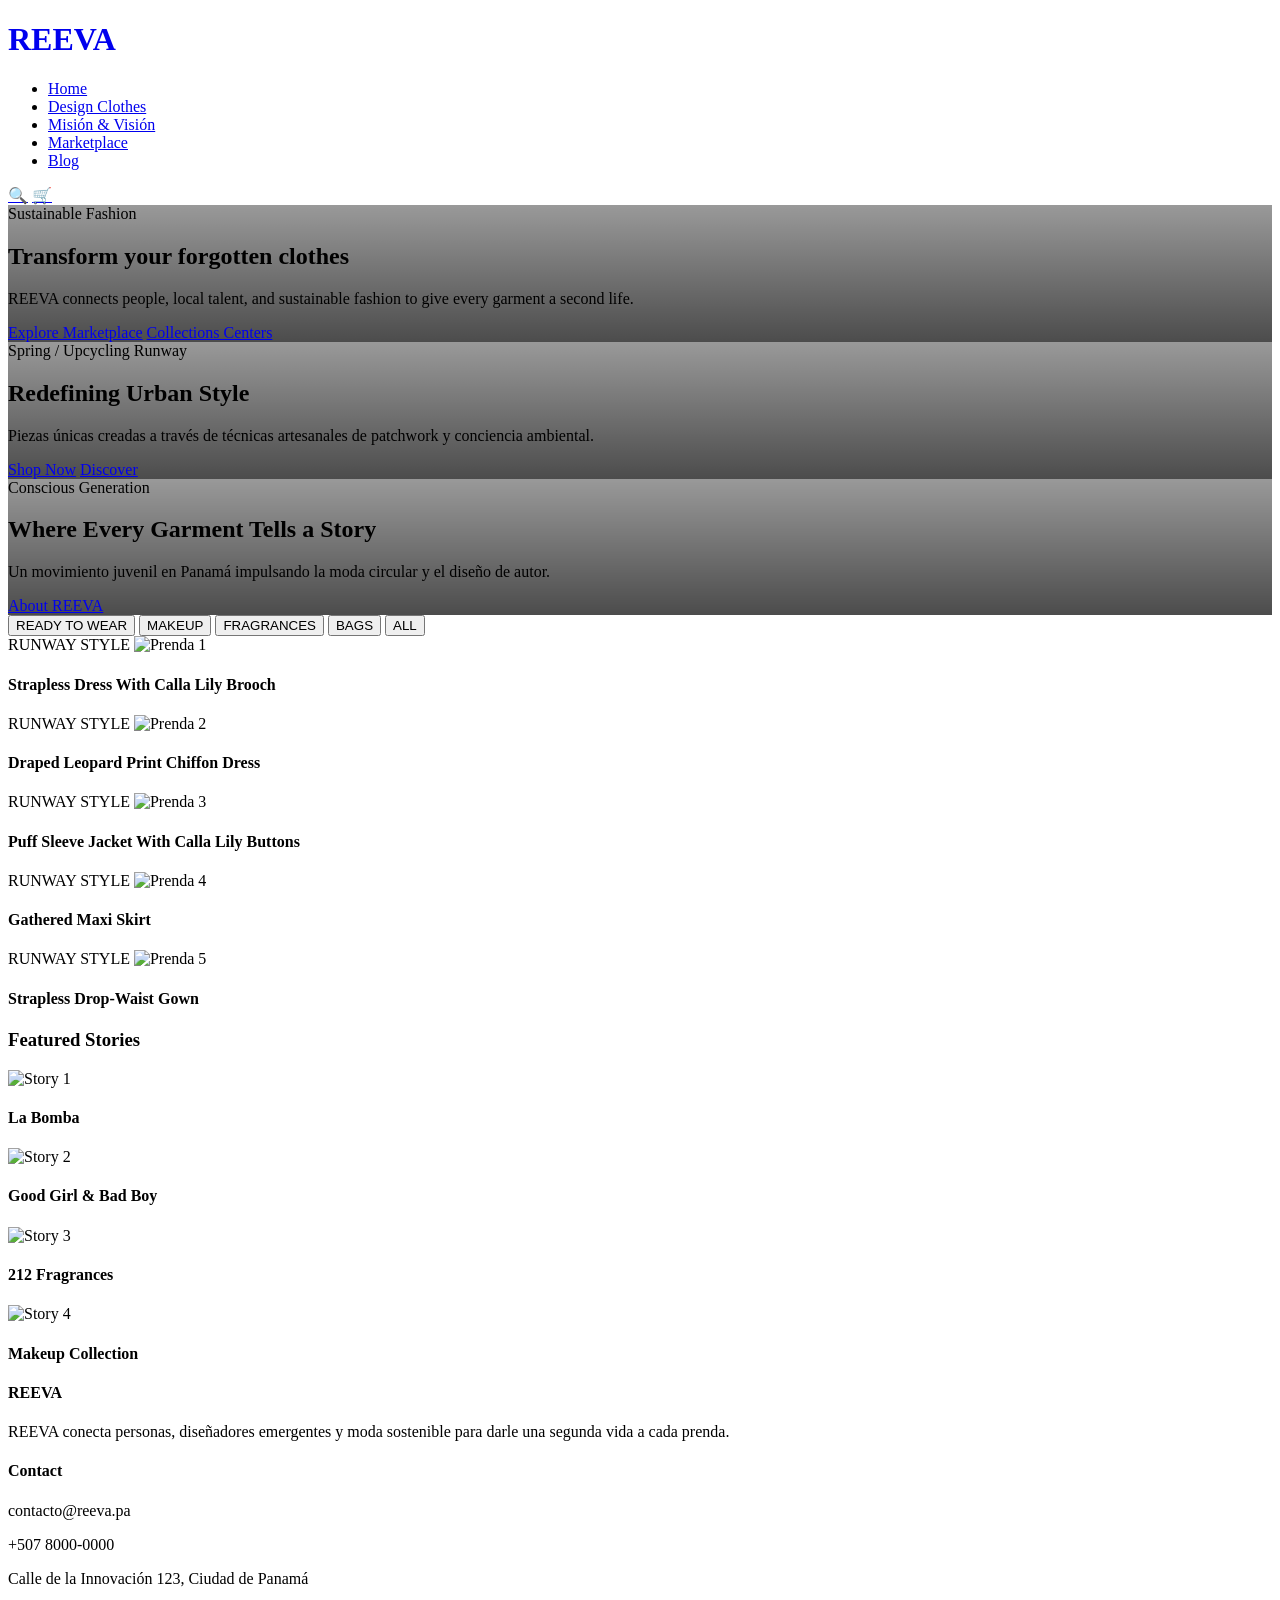
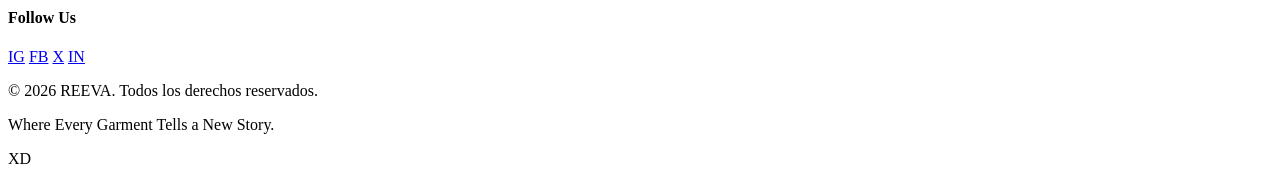
==== index.html @ b49281b4 "XD" ====
<!DOCTYPE html>
<html lang="es">
<head>
    <meta charset="UTF-8">
    <meta name="viewport" content="width=device-width, initial-scale=1.0">
    <title>REEVA - High Fashion Experience</title>
    <link rel="stylesheet" href="style.css">
</head>
<body>

    <!-- Header con degradado en color negro -->
    <header class="site-header">
        <div class="logo-container">
            <a href="index.html" style="text-decoration: none;"><h1>REEVA</h1></a>
        </div>
        <nav class="main-nav">
            <ul>
                <li><a href="index.html">Home</a></li>
                <li><a href="design-clothes.html">Design Clothes</a></li>
                <li><a href="mission-vision.html">Misión & Visión</a></li>
                <li><a href="marketplace.html">Marketplace</a></li>
                <li><a href="blog.html">Blog</a></li>
            </ul>
        </nav>
        <div class="header-actions">
            <a href="search.html" aria-label="Buscar" class="action-icon">🔍</a>
            <a href="cart.html" aria-label="Carrito" class="action-icon">🛒</a>
        </div>
    </header>

    <!-- Sección Principal / Hero Carrusel Estilo Carolina Herrera -->
    <section id="inicio" class="hero-section">
        <div class="carousel-slide active" style="background-image: linear-gradient(rgba(0, 0, 0, 0.4), rgba(0, 0, 0, 0.7)), url('https://images.unsplash.com/photo-1515886657613-9f3515b0c78f?auto=format&fit=crop&w=1920&q=80');">
            <div class="hero-content">
                <span class="sub-title">Sustainable Fashion</span>
                <h2>Transform your forgotten clothes</h2>
                <p>REEVA connects people, local talent, and sustainable fashion to give every garment a second life.</p>
                <div class="hero-buttons">
                    <a href="marketplace.html" class="btn-primary">Explore Marketplace</a>
                    <a href="collections.html" class="btn-secondary">Collections Centers</a>
                </div>
            </div>
        </div>

        <div class="carousel-slide" style="background-image: linear-gradient(rgba(0, 0, 0, 0.4), rgba(0, 0, 0, 0.7)), url('https://images.unsplash.com/photo-1509631179647-0177331693ae?auto=format&fit=crop&w=1920&q=80');">
            <div class="hero-content">
                <span class="sub-title">Spring / Upcycling Runway</span>
                <h2>Redefining Urban Style</h2>
                <p>Piezas únicas creadas a través de técnicas artesanales de patchwork y conciencia ambiental.</p>
                <div class="hero-buttons">
                    <a href="marketplace.html" class="btn-primary">Shop Now</a>
                    <a href="design-clothes.html" class="btn-secondary">Discover</a>
                </div>
            </div>
        </div>

        <div class="carousel-slide" style="background-image: linear-gradient(rgba(0, 0, 0, 0.4), rgba(0, 0, 0, 0.7)), url('https://images.unsplash.com/photo-1490481651871-ab68de25d43d?auto=format&fit=crop&w=1920&q=80');">
            <div class="hero-content">
                <span class="sub-title">Conscious Generation</span>
                <h2>Where Every Garment Tells a Story</h2>
                <p>Un movimiento juvenil en Panamá impulsando la moda circular y el diseño de autor.</p>
                <div class="hero-buttons">
                    <a href="mission-vision.html" class="btn-primary">About REEVA</a>
                </div>
            </div>
        </div>

        <div class="carousel-dots">
            <span class="dot active" onclick="currentSlide(0)"></span>
            <span class="dot" onclick="currentSlide(1)"></span>
            <span class="dot" onclick="currentSlide(2)"></span>
        </div>
    </section>

    <!-- Sección Interactiva de Categorías de Prendas (Zoom central) -->
    <section class="runway-collection-section">
        <div class="category-tabs">
            <button class="tab-btn active" onclick="filterCategory('ready-to-wear')">READY TO WEAR</button>
            <button class="tab-btn" onclick="filterCategory('makeup')">MAKEUP</button>
            <button class="tab-btn" onclick="filterCategory('fragrances')">FRAGRANCES</button>
            <button class="tab-btn" onclick="filterCategory('bags')">BAGS</button>
            <button class="tab-btn" onclick="filterCategory('all')">ALL</button>
        </div>

        <div class="runway-gallery-container" id="galleryContainer">
            <div class="runway-item" data-category="ready-to-wear">
                <div class="item-card">
                    <span class="runway-tag">RUNWAY STYLE</span>
                    <img src="https://images.unsplash.com/photo-1539109136881-3be0616acf4b?auto=format&fit=crop&w=600&q=80" alt="Prenda 1">
                </div>
                <h4 class="item-title">Strapless Dress With Calla Lily Brooch</h4>
            </div>
            <div class="runway-item" data-category="ready-to-wear">
                <div class="item-card">
                    <span class="runway-tag">RUNWAY STYLE</span>
                    <img src="https://images.unsplash.com/photo-1515372039744-b8f02a3ae446?auto=format&fit=crop&w=600&q=80" alt="Prenda 2">
                </div>
                <h4 class="item-title">Draped Leopard Print Chiffon Dress</h4>
            </div>
            <div class="runway-item active-center" data-category="ready-to-wear">
                <div class="item-card">
                    <span class="runway-tag">RUNWAY STYLE</span>
                    <img src="https://images.unsplash.com/photo-1509631179647-0177331693ae?auto=format&fit=crop&w=600&q=80" alt="Prenda 3">
                </div>
                <h4 class="item-title">Puff Sleeve Jacket With Calla Lily Buttons</h4>
            </div>
            <div class="runway-item" data-category="ready-to-wear">
                <div class="item-card">
                    <span class="runway-tag">RUNWAY STYLE</span>
                    <img src="https://images.unsplash.com/photo-1496747611176-843222e1e57c?auto=format&fit=crop&w=600&q=80" alt="Prenda 4">
                </div>
                <h4 class="item-title">Gathered Maxi Skirt</h4>
            </div>
            <div class="runway-item" data-category="ready-to-wear">
                <div class="item-card">
                    <span class="runway-tag">RUNWAY STYLE</span>
                    <img src="https://images.unsplash.com/photo-1529139574466-a303027c1d8b?auto=format&fit=crop&w=600&q=80" alt="Prenda 5">
                </div>
                <h4 class="item-title">Strapless Drop-Waist Gown</h4>
            </div>

            <div class="runway-item" data-category="makeup" style="display:none;">
                <div class="item-card">
                    <span class="runway-tag">BESTSELLER</span>
                    <img src="https://images.unsplash.com/photo-1522337360788-8b13dee7a37e?auto=format&fit=crop&w=600&q=80" alt="Makeup 1">
                </div>
                <h4 class="item-title">Nude Couture Highlighter</h4>
            </div>
            <div class="runway-item" data-category="fragrances" style="display:none;">
                <div class="item-card">
                    <span class="runway-tag">PARFUM</span>
                    <img src="https://images.unsplash.com/photo-1594035910387-fea47794261f?auto=format&fit=crop&w=600&q=80" alt="Fragrance 1">
                </div>
                <h4 class="item-title">Bad Boy Elixir 100ml Eau De Parfum</h4>
            </div>
            <div class="runway-item" data-category="bags" style="display:none;">
                <div class="item-card">
                    <span class="runway-tag">NEW COLLECTION</span>
                    <img src="https://images.unsplash.com/photo-1584917865442-de89df76afd3?auto=format&fit=crop&w=600&q=80" alt="Bag 1">
                </div>
                <h4 class="item-title">Pats Leopard Jacquard Clutch</h4>
            </div>
        </div>
    </section>

    <!-- Sección Featured Stories -->
    <section class="featured-stories-section">
        <h3 class="section-heading-editorial">Featured Stories</h3>
        <div class="stories-grid">
            <div class="story-card">
                <img src="https://images.unsplash.com/photo-1515886657613-9f3515b0c78f?auto=format&fit=crop&w=500&q=80" alt="Story 1">
                <h4>La Bomba</h4>
            </div>
            <div class="story-card">
                <img src="https://images.unsplash.com/photo-1534528741775-53994a69daeb?auto=format&fit=crop&w=500&q=80" alt="Story 2">
                <h4>Good Girl & Bad Boy</h4>
            </div>
            <div class="story-card">
                <img src="https://images.unsplash.com/photo-1507003211169-0a1dd7228f2d?auto=format&fit=crop&w=500&q=80" alt="Story 3">
                <h4>212 Fragrances</h4>
            </div>
            <div class="story-card">
                <img src="https://images.unsplash.com/photo-1488426862026-3ee34a7d66df?auto=format&fit=crop&w=500&q=80" alt="Story 4">
                <h4>Makeup Collection</h4>
            </div>
        </div>
    </section>

    <!-- Footer -->
    <footer class="site-footer">
        <div class="footer-grid">
            <div class="footer-col">
                <h4>REEVA</h4>
                <p>REEVA conecta personas, diseñadores emergentes y moda sostenible para darle una segunda vida a cada prenda.</p>
            </div>
            <div class="footer-col">
                <h4>Contact</h4>
                <p>contacto@reeva.pa</p>
                <p>+507 8000-0000</p>
                <p>Calle de la Innovación 123, Ciudad de Panamá</p>
            </div>
            <div class="footer-col">
                <h4>Follow Us</h4>
                <div class="social-links">
                    <a href="#">IG</a>
                    <a href="#">FB</a>
                    <a href="#">X</a>
                    <a href="#">IN</a>
                </div>
            </div>
        </div>
        <div class="footer-bottom">
            <p>&copy; 2026 REEVA. Todos los derechos reservados.</p>
            <p>Where Every Garment Tells a New Story.</p>
        </div>
    </footer>

    <script src="script.js"></script>
</body>
</html>

XD
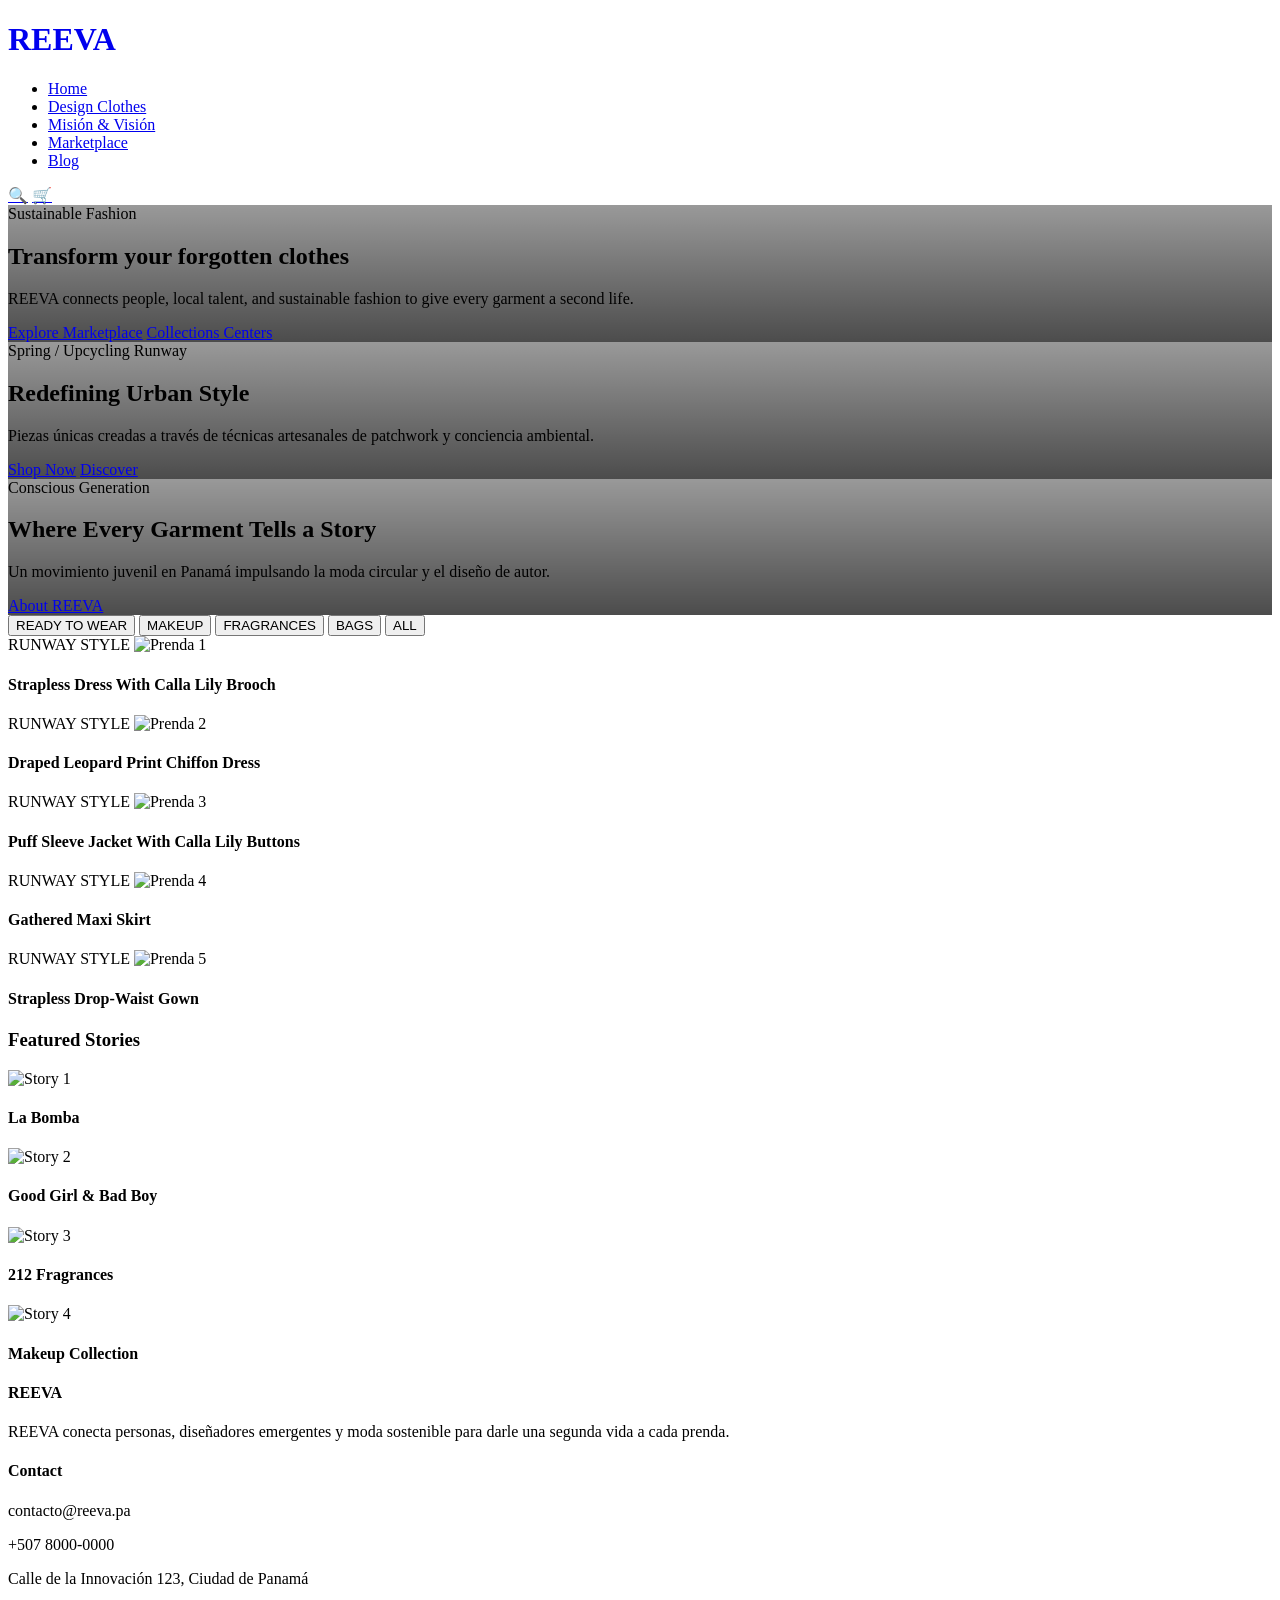
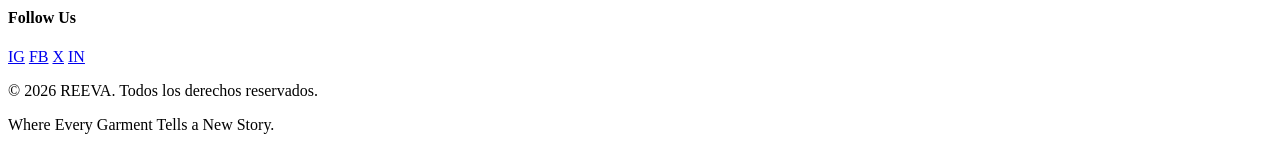
==== commit de1d33ec: "XD removed" ====
--- a/index.html
+++ b/index.html
@@ -198,5 +198,3 @@
     <script src="script.js"></script>
 </body>
 </html>
-
-XD
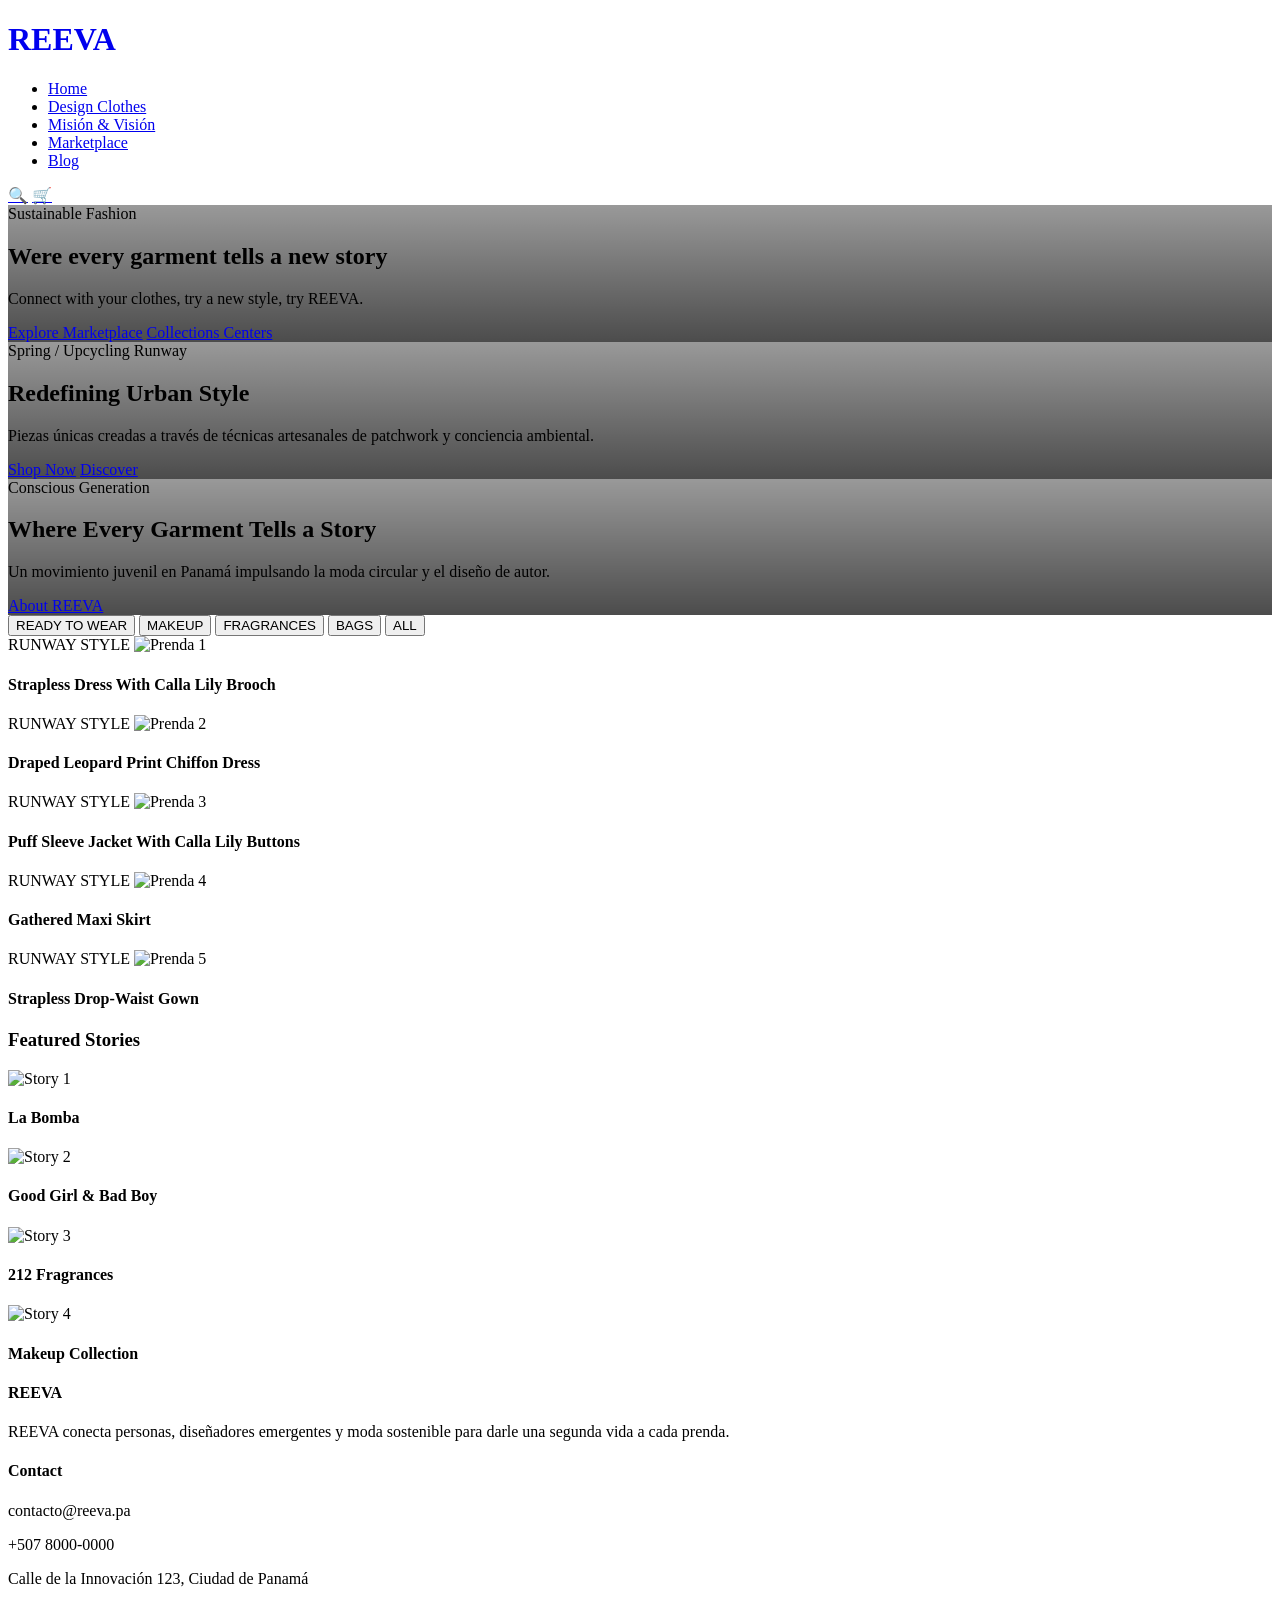
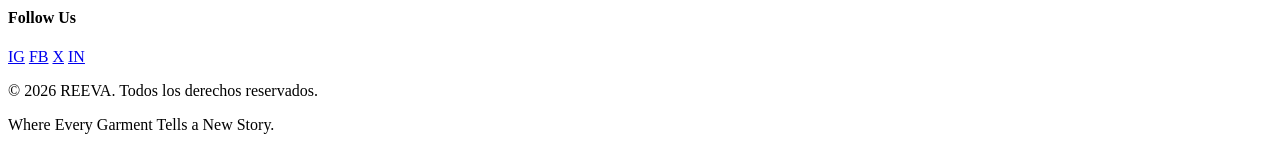
==== commit a05e666a: "Changes" ====
--- a/index.html
+++ b/index.html
@@ -33,8 +33,8 @@
         <div class="carousel-slide active" style="background-image: linear-gradient(rgba(0, 0, 0, 0.4), rgba(0, 0, 0, 0.7)), url('https://images.unsplash.com/photo-1515886657613-9f3515b0c78f?auto=format&fit=crop&w=1920&q=80');">
             <div class="hero-content">
                 <span class="sub-title">Sustainable Fashion</span>
-                <h2>Transform your forgotten clothes</h2>
-                <p>REEVA connects people, local talent, and sustainable fashion to give every garment a second life.</p>
+                <h2>Were every garment tells a new story</h2>
+                <p>Connect with your clothes, try a new style, try REEVA.</p>
                 <div class="hero-buttons">
                     <a href="marketplace.html" class="btn-primary">Explore Marketplace</a>
                     <a href="collections.html" class="btn-secondary">Collections Centers</a>
@@ -196,5 +196,10 @@
     </footer>
 
     <script src="script.js"></script>
+
+    <!-- Contenido de tu página web -->
+    
+    <!-- Conexión de JavaScript al final del body -->
+    <script src="script.js"></script>
 </body>
 </html>
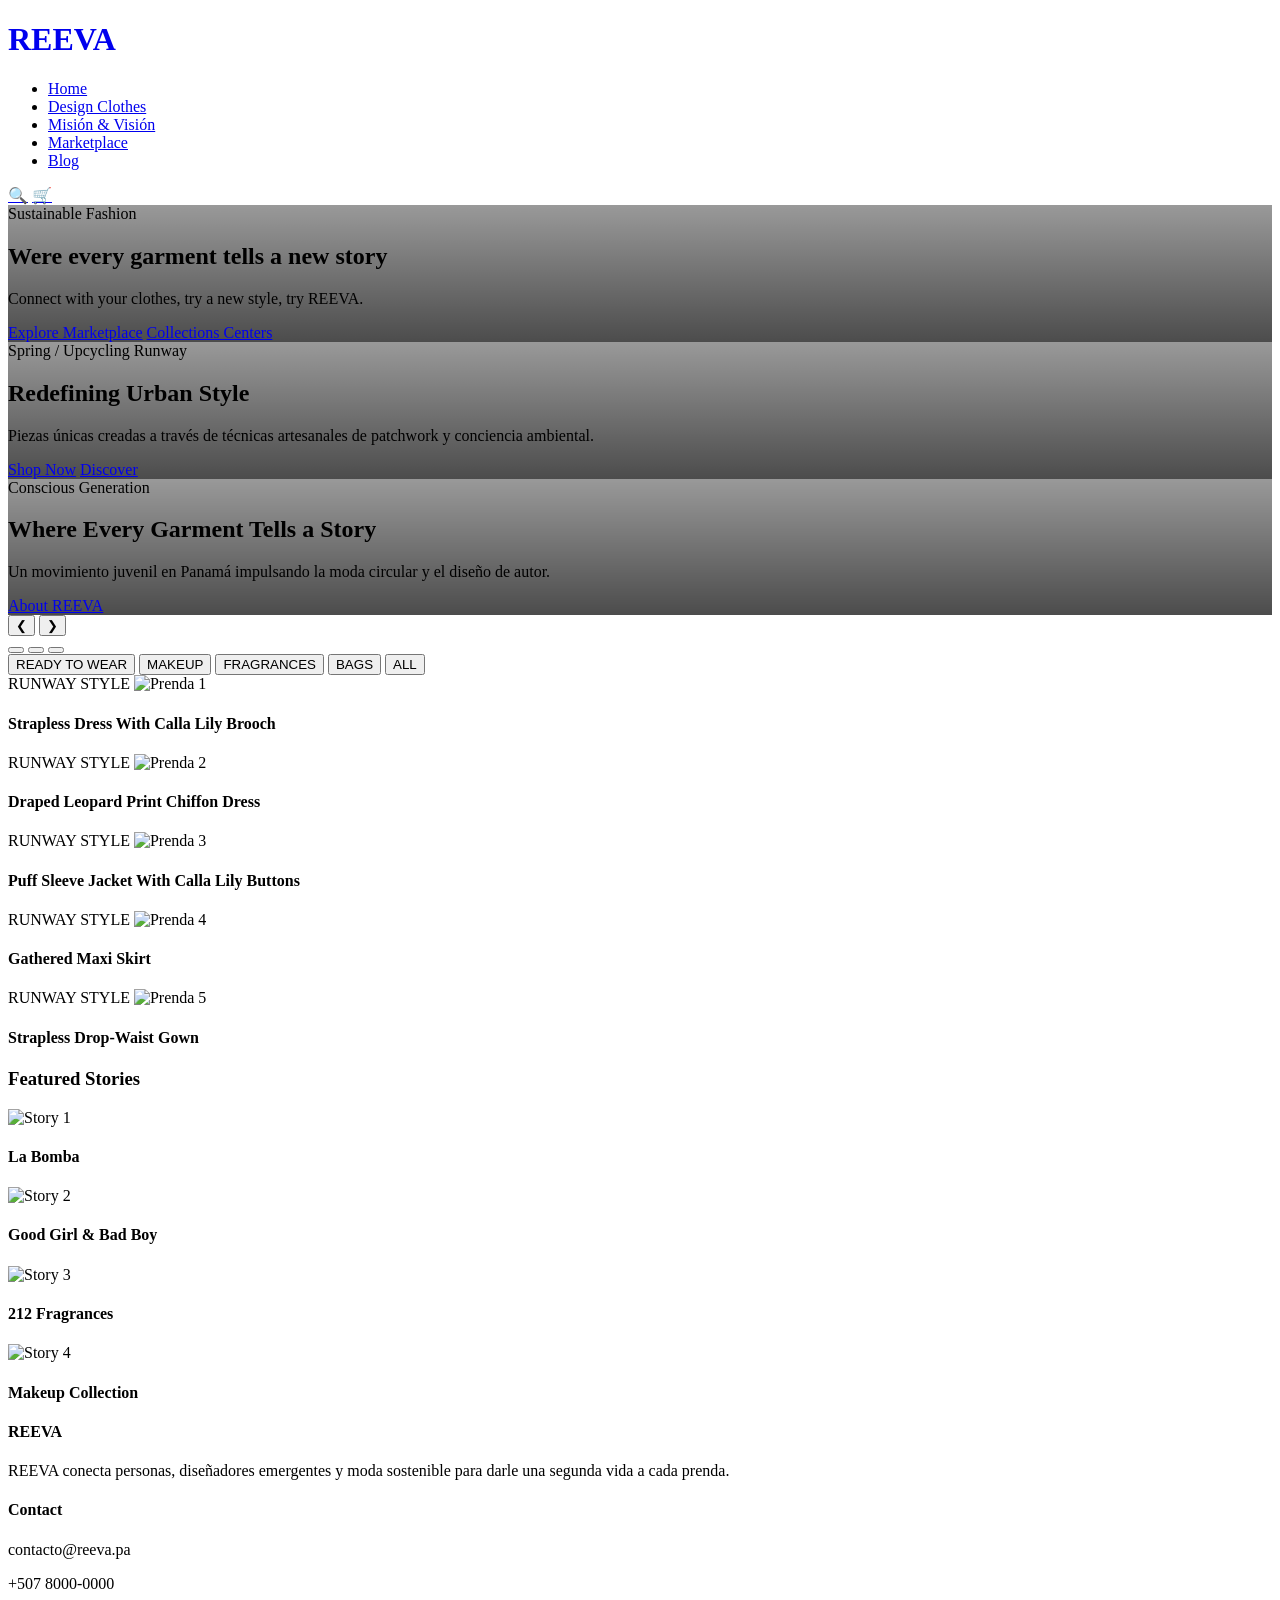
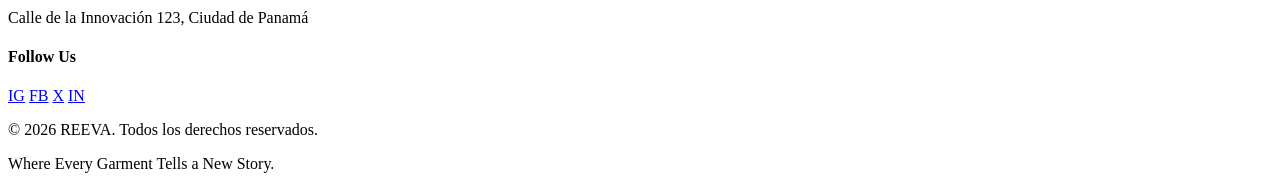
==== commit 20901f5d: "resumen" ====
--- a/index.html
+++ b/index.html
@@ -1,4 +1,4 @@
-<!DOCTYPE html>
+﻿<!DOCTYPE html>
 <html lang="es">
 <head>
     <meta charset="UTF-8">
@@ -65,10 +65,12 @@
             </div>
         </div>
 
-        <div class="carousel-dots">
-            <span class="dot active" onclick="currentSlide(0)"></span>
-            <span class="dot" onclick="currentSlide(1)"></span>
-            <span class="dot" onclick="currentSlide(2)"></span>
+        <button class="carousel-control previous" type="button" aria-label="Diapositiva anterior" onclick="changeSlide(-1)">&#10094;</button>
+        <button class="carousel-control next" type="button" aria-label="Diapositiva siguiente" onclick="changeSlide(1)">&#10095;</button>
+        <div class="carousel-dots" aria-label="Seleccionar diapositiva">
+            <button class="dot active" type="button" aria-label="Diapositiva 1" onclick="currentSlide(0)"></button>
+            <button class="dot" type="button" aria-label="Diapositiva 2" onclick="currentSlide(1)"></button>
+            <button class="dot" type="button" aria-label="Diapositiva 3" onclick="currentSlide(2)"></button>
         </div>
     </section>
 
@@ -86,7 +88,7 @@
             <div class="runway-item" data-category="ready-to-wear">
                 <div class="item-card">
                     <span class="runway-tag">RUNWAY STYLE</span>
-                    <img src="https://images.unsplash.com/photo-1539109136881-3be0616acf4b?auto=format&fit=crop&w=600&q=80" alt="Prenda 1">
+                    <img src="img/modelo 1.jpg" alt="Prenda 1">
                 </div>
                 <h4 class="item-title">Strapless Dress With Calla Lily Brooch</h4>
             </div>
@@ -136,7 +138,7 @@
             <div class="runway-item" data-category="bags" style="display:none;">
                 <div class="item-card">
                     <span class="runway-tag">NEW COLLECTION</span>
-                    <img src="https://images.unsplash.com/photo-1584917865442-de89df76afd3?auto=format&fit=crop&w=600&q=80" alt="Bag 1">
+                    <img src="Img/modelo 1.jpg" alt="Bag 1">
                 </div>
                 <h4 class="item-title">Pats Leopard Jacquard Clutch</h4>
             </div>
@@ -195,11 +197,11 @@
         </div>
     </footer>
 
-    <script src="script.js"></script>
-
     <!-- Contenido de tu página web -->
     
     <!-- Conexión de JavaScript al final del body -->
-    <script src="script.js"></script>
+    <script src=".Js"></script>
 </body>
 </html>
+
+
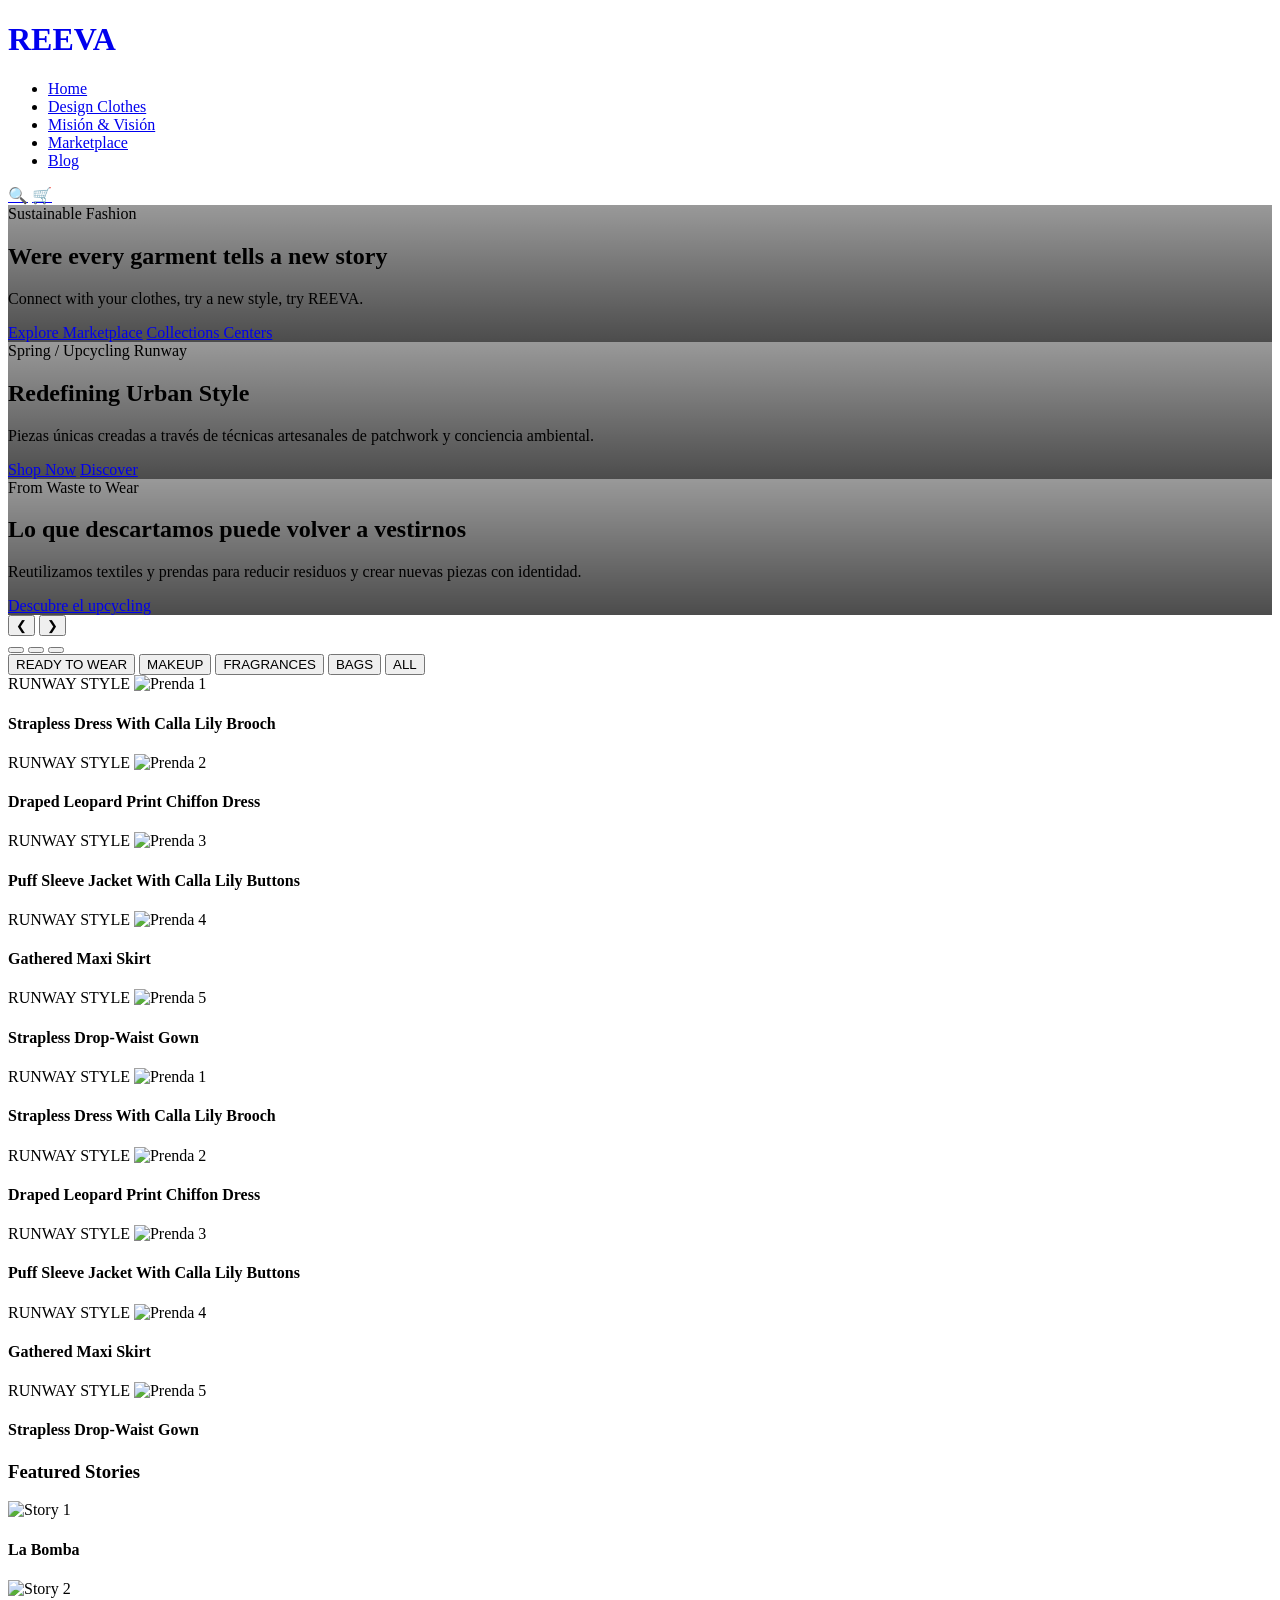
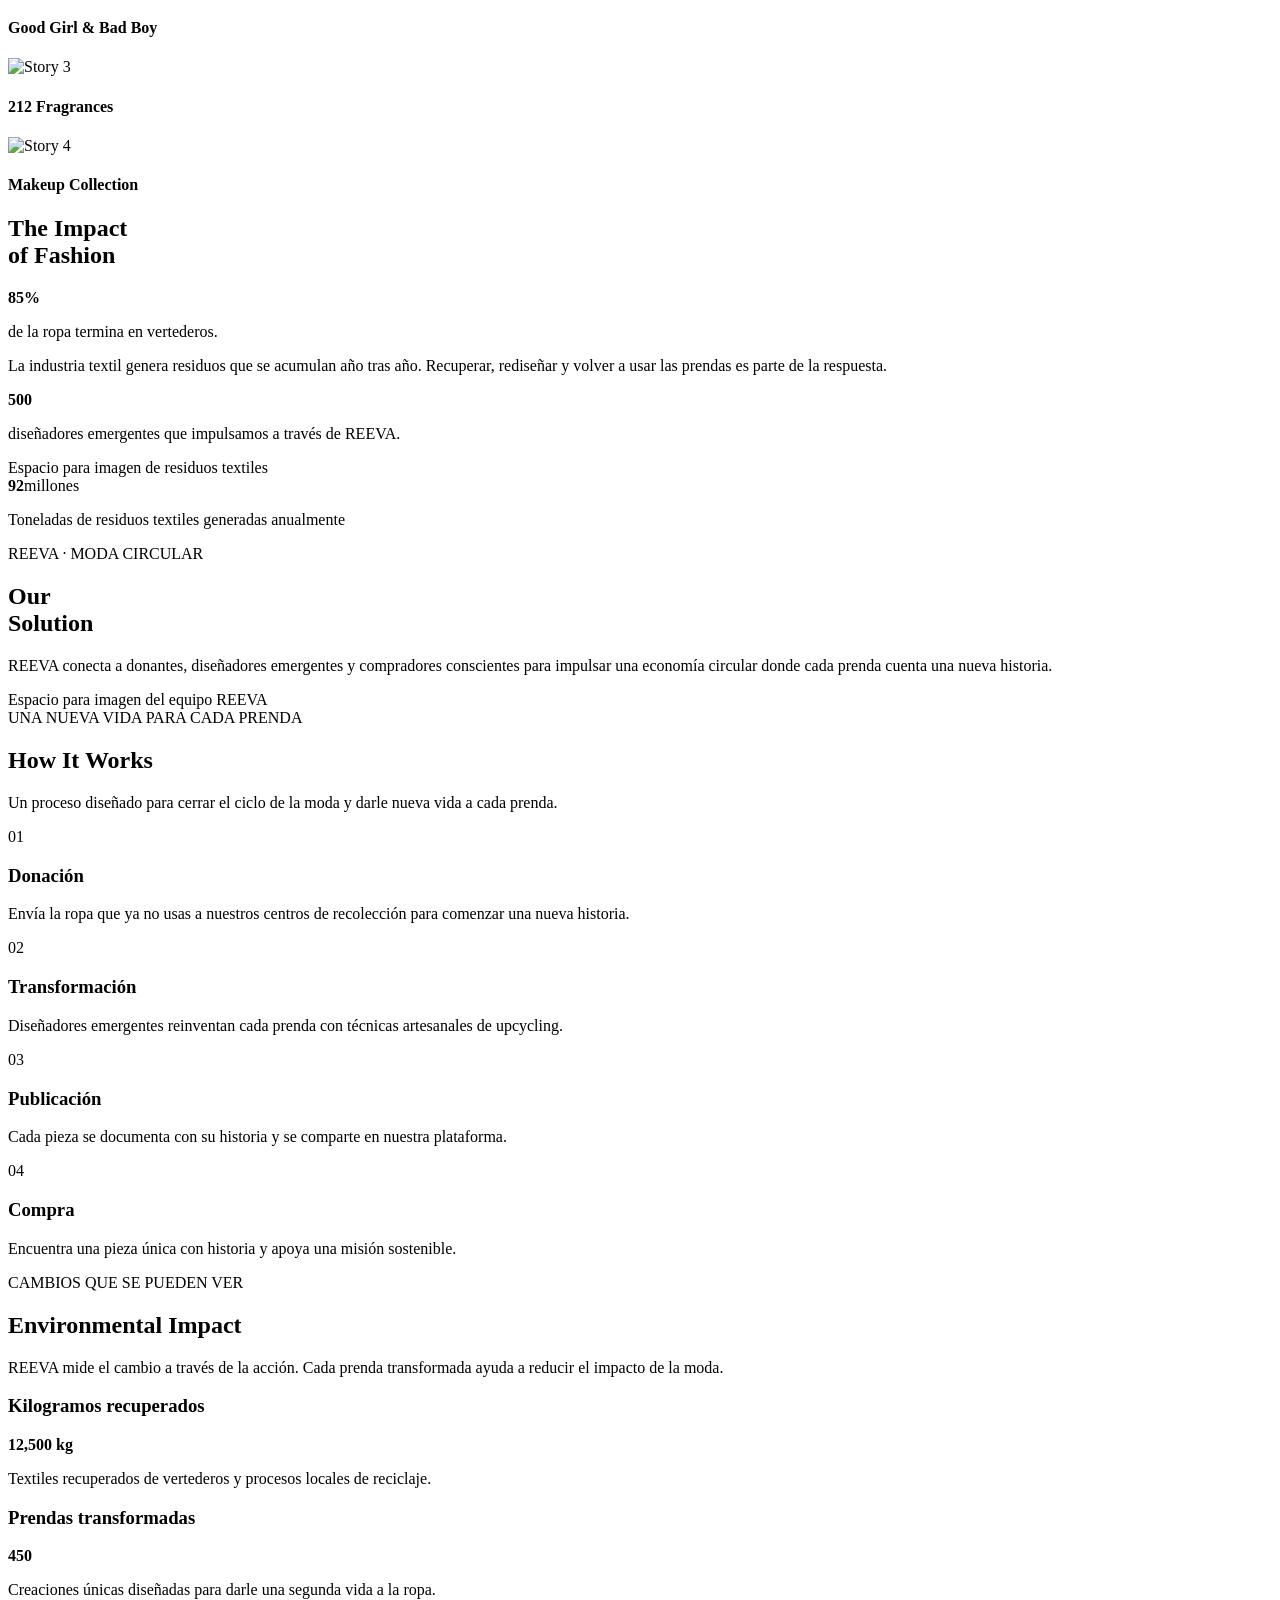
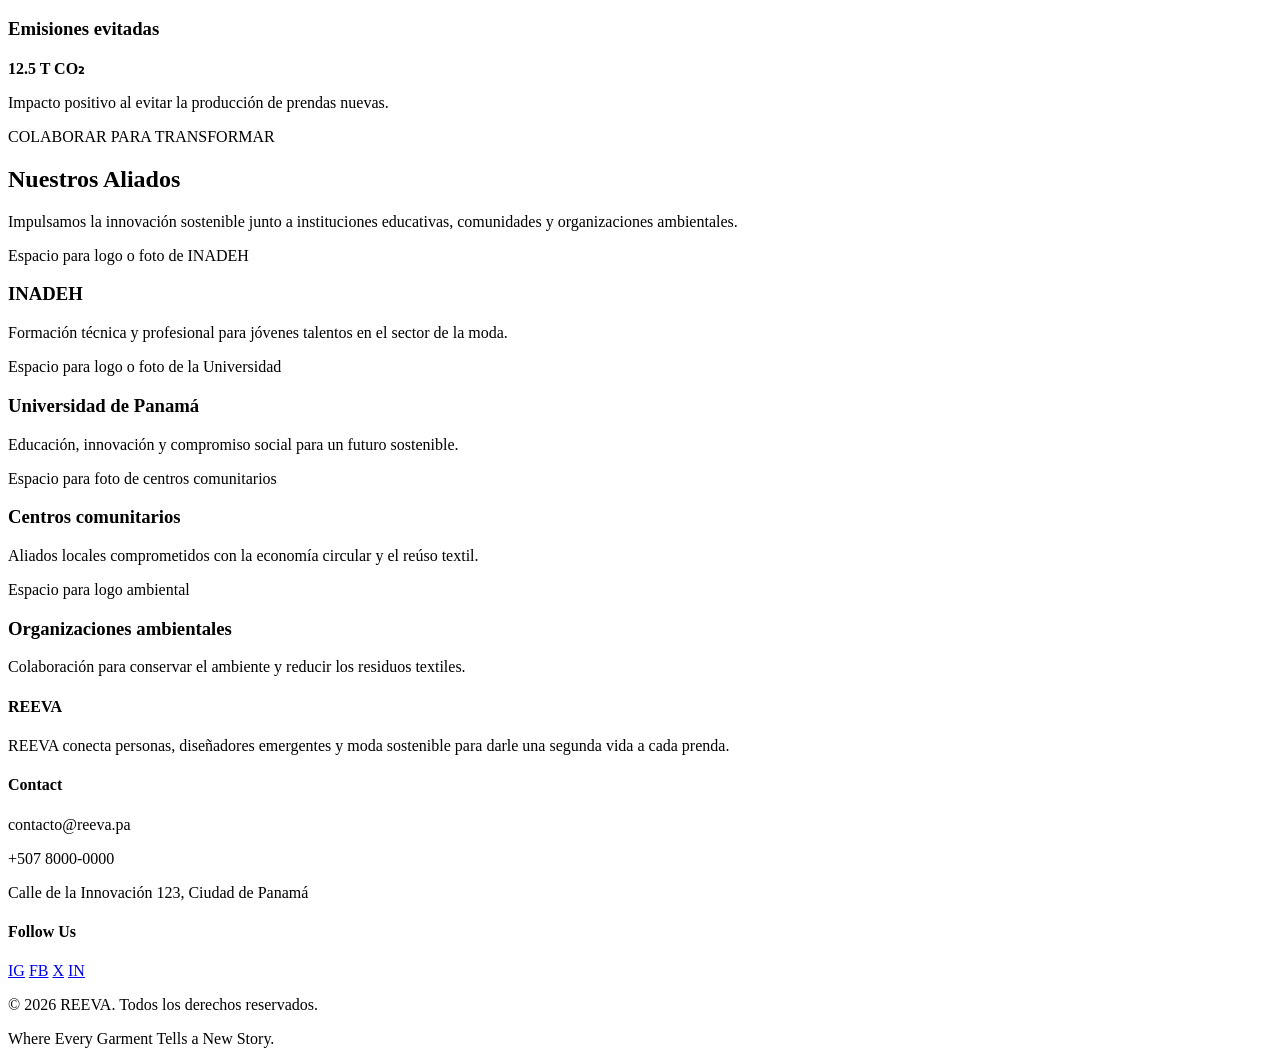
==== commit 26592e49: "Cambios (Carrusel y pagina design)" ====
--- a/index.html
+++ b/index.html
@@ -1,4 +1,4 @@
-﻿<!DOCTYPE html>
+<!DOCTYPE html>
 <html lang="es">
 <head>
     <meta charset="UTF-8">
@@ -56,11 +56,11 @@
 
         <div class="carousel-slide" style="background-image: linear-gradient(rgba(0, 0, 0, 0.4), rgba(0, 0, 0, 0.7)), url('https://images.unsplash.com/photo-1490481651871-ab68de25d43d?auto=format&fit=crop&w=1920&q=80');">
             <div class="hero-content">
-                <span class="sub-title">Conscious Generation</span>
-                <h2>Where Every Garment Tells a Story</h2>
-                <p>Un movimiento juvenil en Panamá impulsando la moda circular y el diseño de autor.</p>
+                <span class="sub-title">From Waste to Wear</span>
+                <h2>Lo que descartamos puede volver a vestirnos</h2>
+                <p>Reutilizamos textiles y prendas para reducir residuos y crear nuevas piezas con identidad.</p>
                 <div class="hero-buttons">
-                    <a href="mission-vision.html" class="btn-primary">About REEVA</a>
+                    <a href="design-clothes.html" class="btn-primary">Descubre el upcycling</a>
                 </div>
             </div>
         </div>
@@ -168,6 +168,61 @@
         </div>
     </section>
 
+    <!-- Impacto de la moda y residuos textiles -->
+    <section class="reference-section impact-overview">
+        <div class="impact-heading">
+            <h2>The Impact<br>of Fashion</h2>
+            <div class="impact-stat"><strong>85%</strong><p>de la ropa termina en vertederos.</p></div>
+        </div>
+        <div class="impact-copy">
+            <p>La industria textil genera residuos que se acumulan año tras año. Recuperar, rediseñar y volver a usar las prendas es parte de la respuesta.</p>
+            <div class="impact-stat"><strong>500</strong><p>diseñadores emergentes que impulsamos a través de REEVA.</p></div>
+        </div>
+    </section>
+
+    <section class="reference-section landfill-section">
+        <div class="landfill-image image-slot"><span>Espacio para imagen de residuos textiles</span></div>
+        <div class="landfill-overlay">
+            <strong>92</strong><span class="million-label">millones</span>
+            <p>Toneladas de residuos textiles generadas anualmente</p>
+        </div>
+    </section>
+
+    <section class="reference-section solution-section">
+        <div class="solution-copy"><span class="reference-kicker">REEVA · MODA CIRCULAR</span><h2>Our<br>Solution</h2><p>REEVA conecta a donantes, diseñadores emergentes y compradores conscientes para impulsar una economía circular donde cada prenda cuenta una nueva historia.</p></div>
+        <div class="solution-image image-slot"><span>Espacio para imagen del equipo REEVA</span></div>
+    </section>
+
+    <section class="reference-section how-it-works-section">
+        <span class="reference-kicker">UNA NUEVA VIDA PARA CADA PRENDA</span><h2>How It Works</h2><p class="how-intro">Un proceso diseñado para cerrar el ciclo de la moda y darle nueva vida a cada prenda.</p>
+        <div class="process-grid">
+            <article><span class="process-number">01</span><h3>Donación</h3><p>Envía la ropa que ya no usas a nuestros centros de recolección para comenzar una nueva historia.</p></article>
+            <article><span class="process-number">02</span><h3>Transformación</h3><p>Diseñadores emergentes reinventan cada prenda con técnicas artesanales de upcycling.</p></article>
+            <article><span class="process-number">03</span><h3>Publicación</h3><p>Cada pieza se documenta con su historia y se comparte en nuestra plataforma.</p></article>
+            <article><span class="process-number">04</span><h3>Compra</h3><p>Encuentra una pieza única con historia y apoya una misión sostenible.</p></article>
+        </div>
+    </section>
+
+    <section class="reference-section environmental-section">
+        <span class="reference-kicker">CAMBIOS QUE SE PUEDEN VER</span><h2>Environmental Impact</h2>
+        <p class="environmental-intro">REEVA mide el cambio a través de la acción. Cada prenda transformada ayuda a reducir el impacto de la moda.</p>
+        <div class="environmental-metrics">
+            <article><h3>Kilogramos recuperados</h3><strong>12,500 kg</strong><p>Textiles recuperados de vertederos y procesos locales de reciclaje.</p></article>
+            <article><h3>Prendas transformadas</h3><strong>450</strong><p>Creaciones únicas diseñadas para darle una segunda vida a la ropa.</p></article>
+            <article><h3>Emisiones evitadas</h3><strong>12.5 T CO₂</strong><p>Impacto positivo al evitar la producción de prendas nuevas.</p></article>
+        </div>
+    </section>
+
+    <section class="reference-section partners-section">
+        <span class="reference-kicker">COLABORAR PARA TRANSFORMAR</span><h2>Nuestros Aliados</h2>
+        <p class="partners-intro">Impulsamos la innovación sostenible junto a instituciones educativas, comunidades y organizaciones ambientales.</p>
+        <div class="partners-grid">
+            <article><div class="partner-image image-slot"><span>Espacio para logo o foto de INADEH</span></div><h3>INADEH</h3><p>Formación técnica y profesional para jóvenes talentos en el sector de la moda.</p></article>
+            <article><div class="partner-image image-slot"><span>Espacio para logo o foto de la Universidad</span></div><h3>Universidad de Panamá</h3><p>Educación, innovación y compromiso social para un futuro sostenible.</p></article>
+            <article><div class="partner-image image-slot"><span>Espacio para foto de centros comunitarios</span></div><h3>Centros comunitarios</h3><p>Aliados locales comprometidos con la economía circular y el reúso textil.</p></article>
+            <article><div class="partner-image image-slot"><span>Espacio para logo ambiental</span></div><h3>Organizaciones ambientales</h3><p>Colaboración para conservar el ambiente y reducir los residuos textiles.</p></article>
+        </div>
+    </section>
     <!-- Footer -->
     <footer class="site-footer">
         <div class="footer-grid">
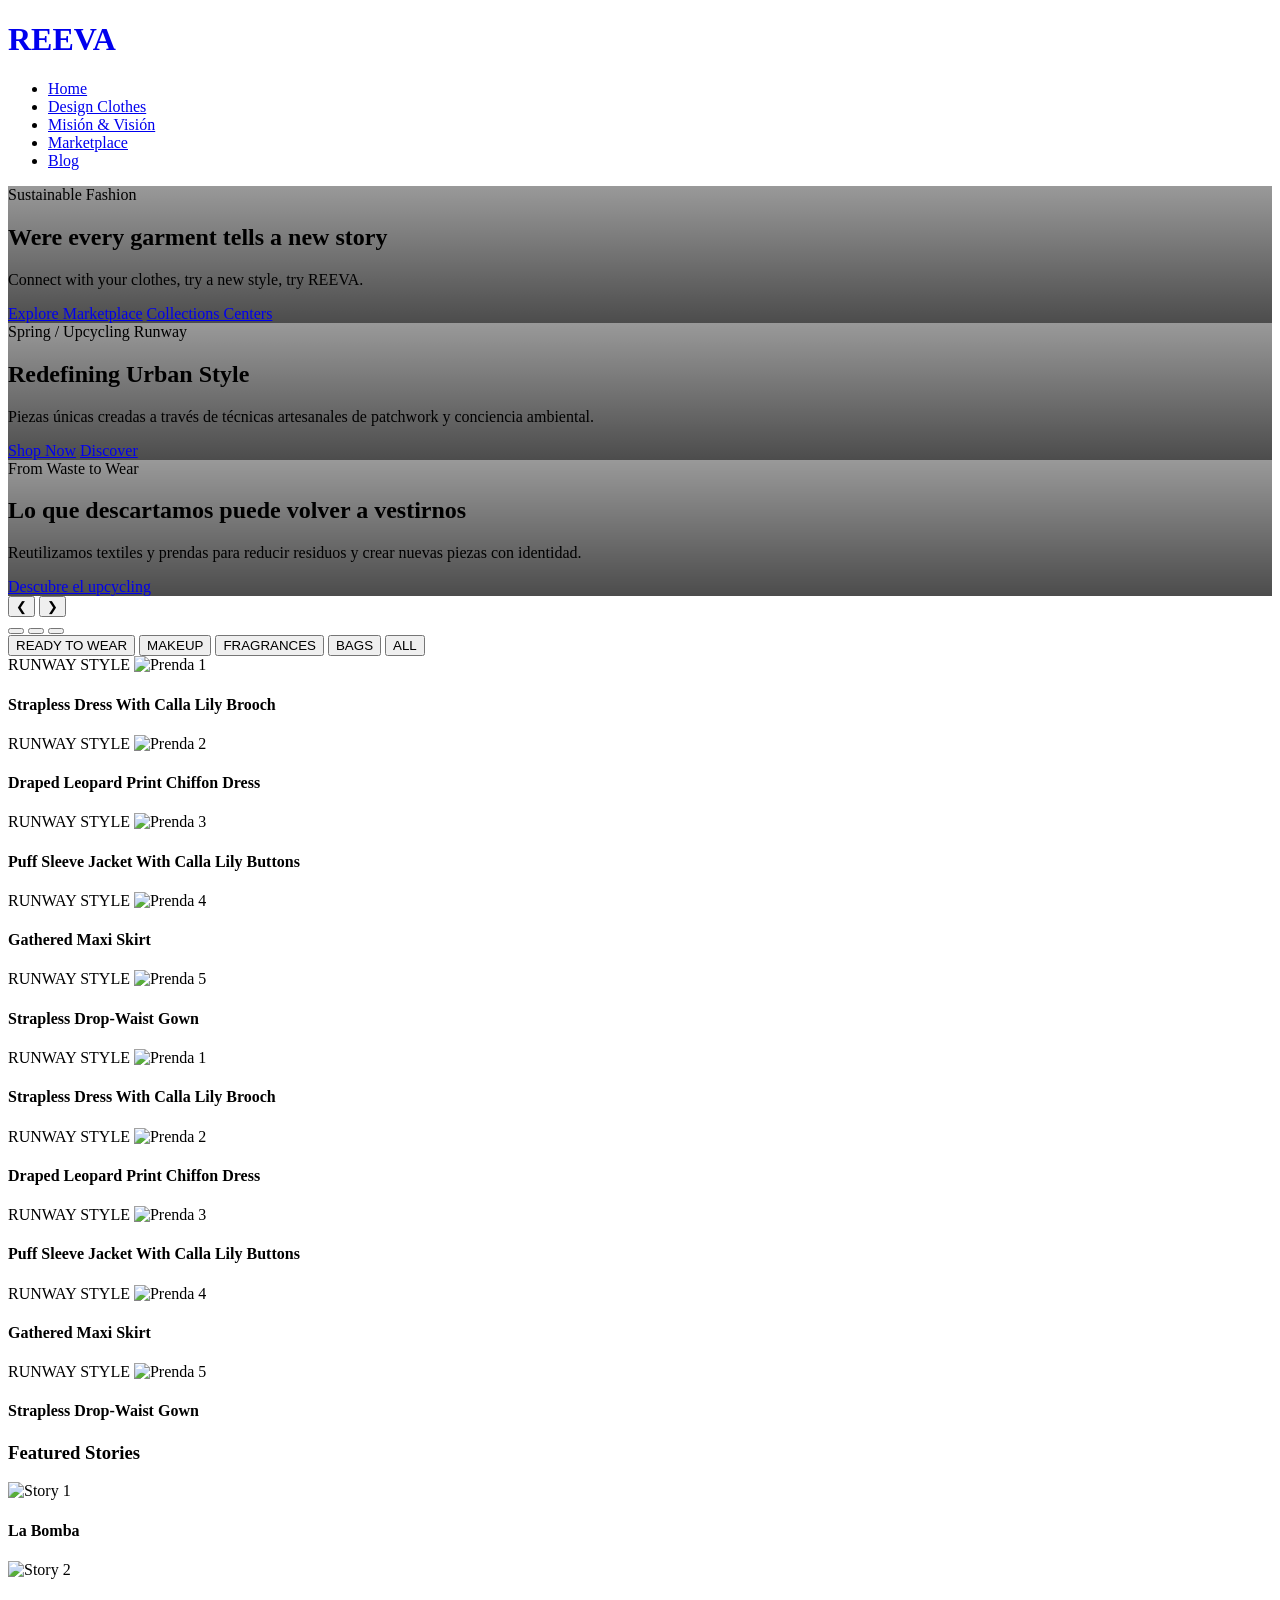
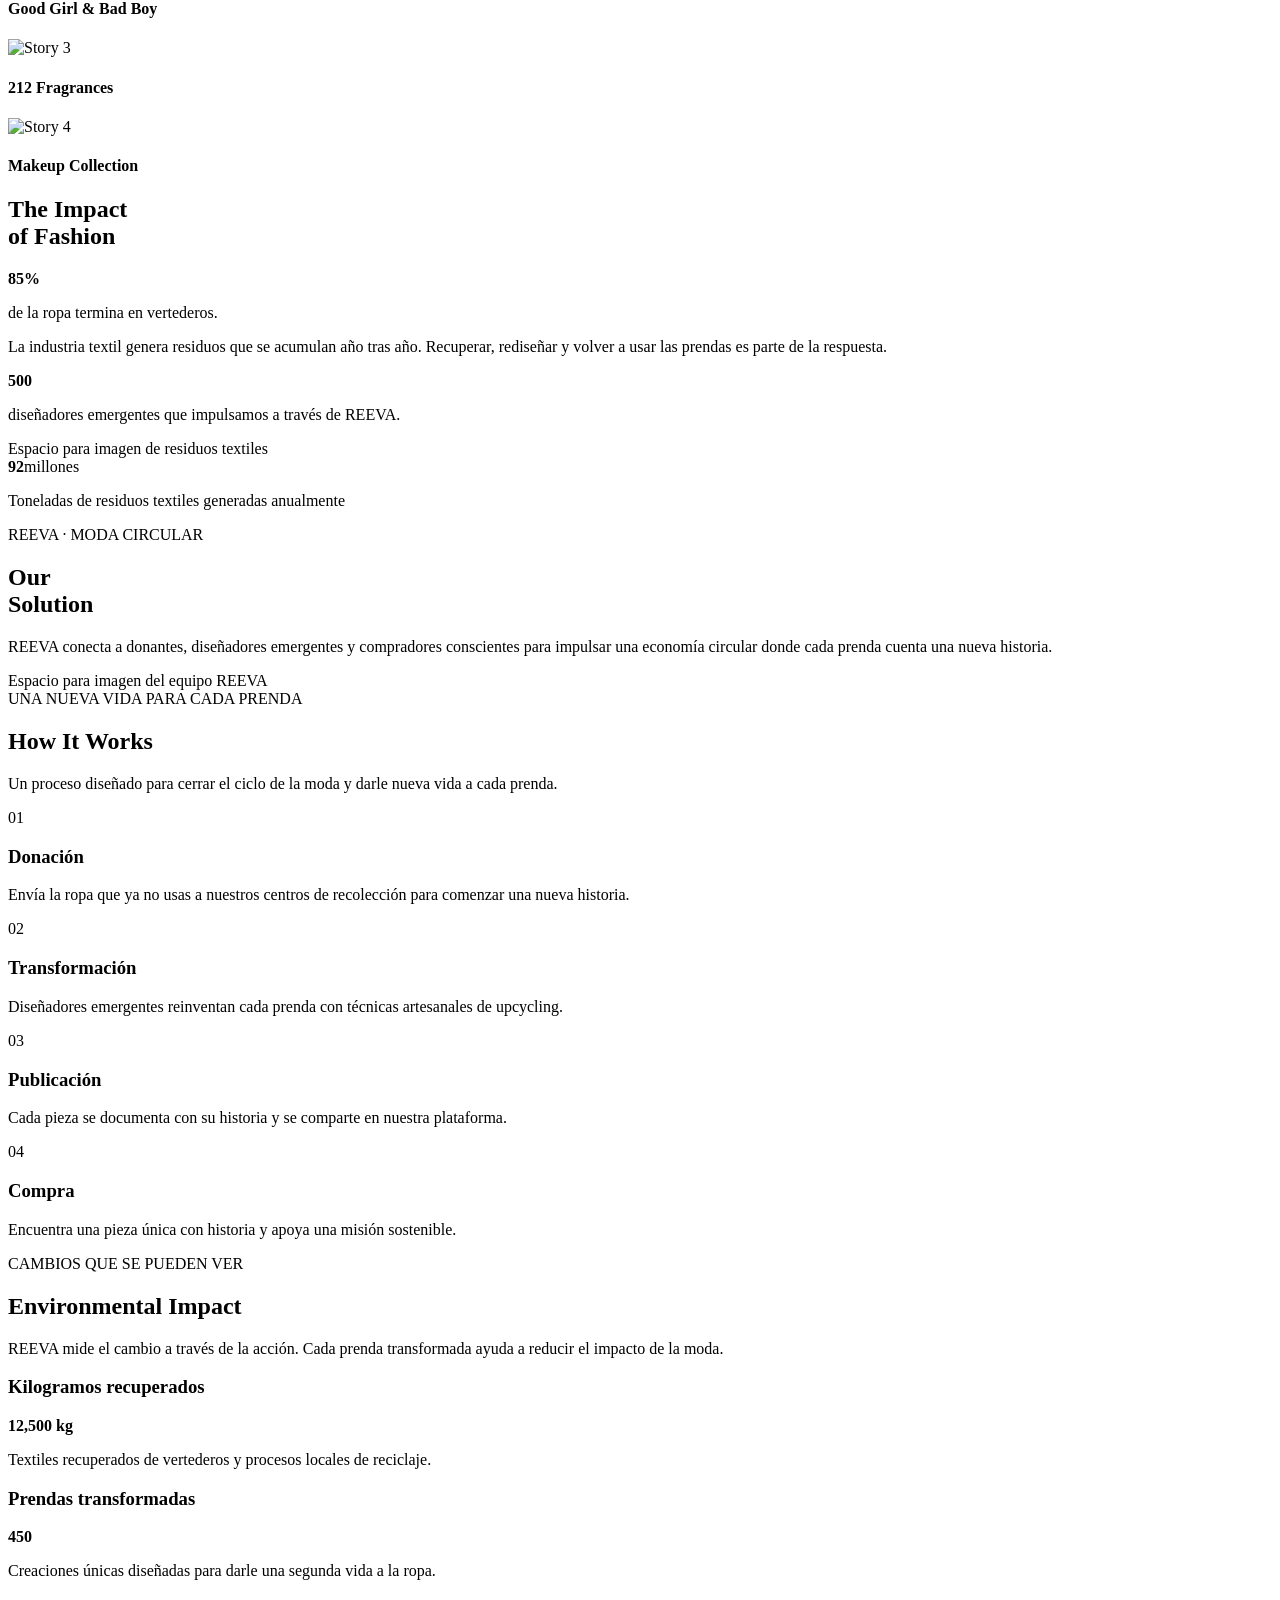
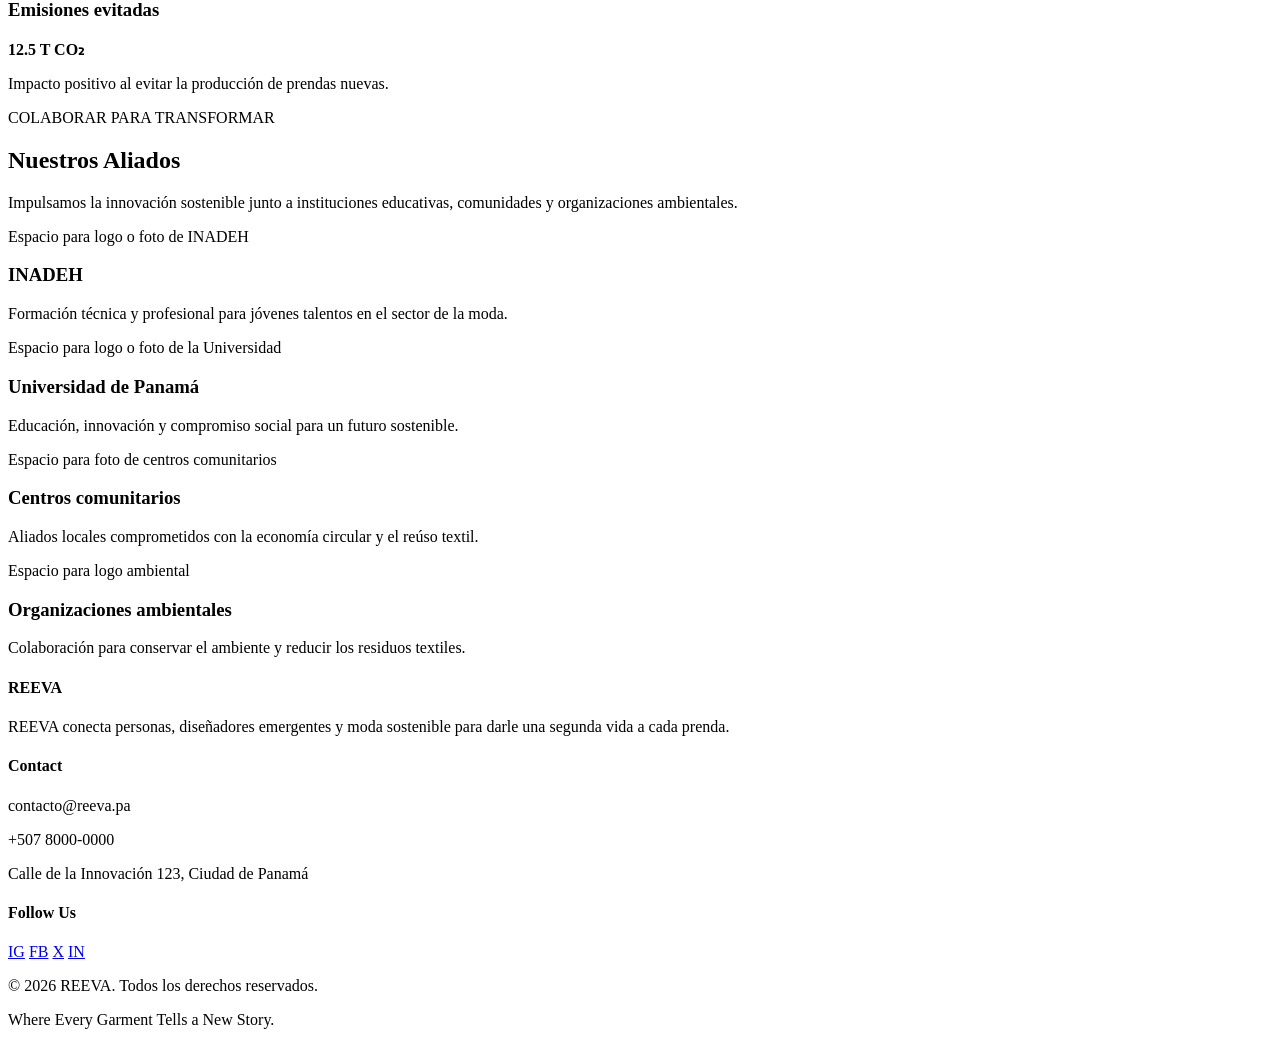
==== commit ef637ad8: "QUÉ" ====
--- a/index.html
+++ b/index.html
@@ -22,10 +22,6 @@
                 <li><a href="blog.html">Blog</a></li>
             </ul>
         </nav>
-        <div class="header-actions">
-            <a href="search.html" aria-label="Buscar" class="action-icon">🔍</a>
-            <a href="cart.html" aria-label="Carrito" class="action-icon">🛒</a>
-        </div>
     </header>
 
     <!-- Sección Principal / Hero Carrusel Estilo Carolina Herrera -->
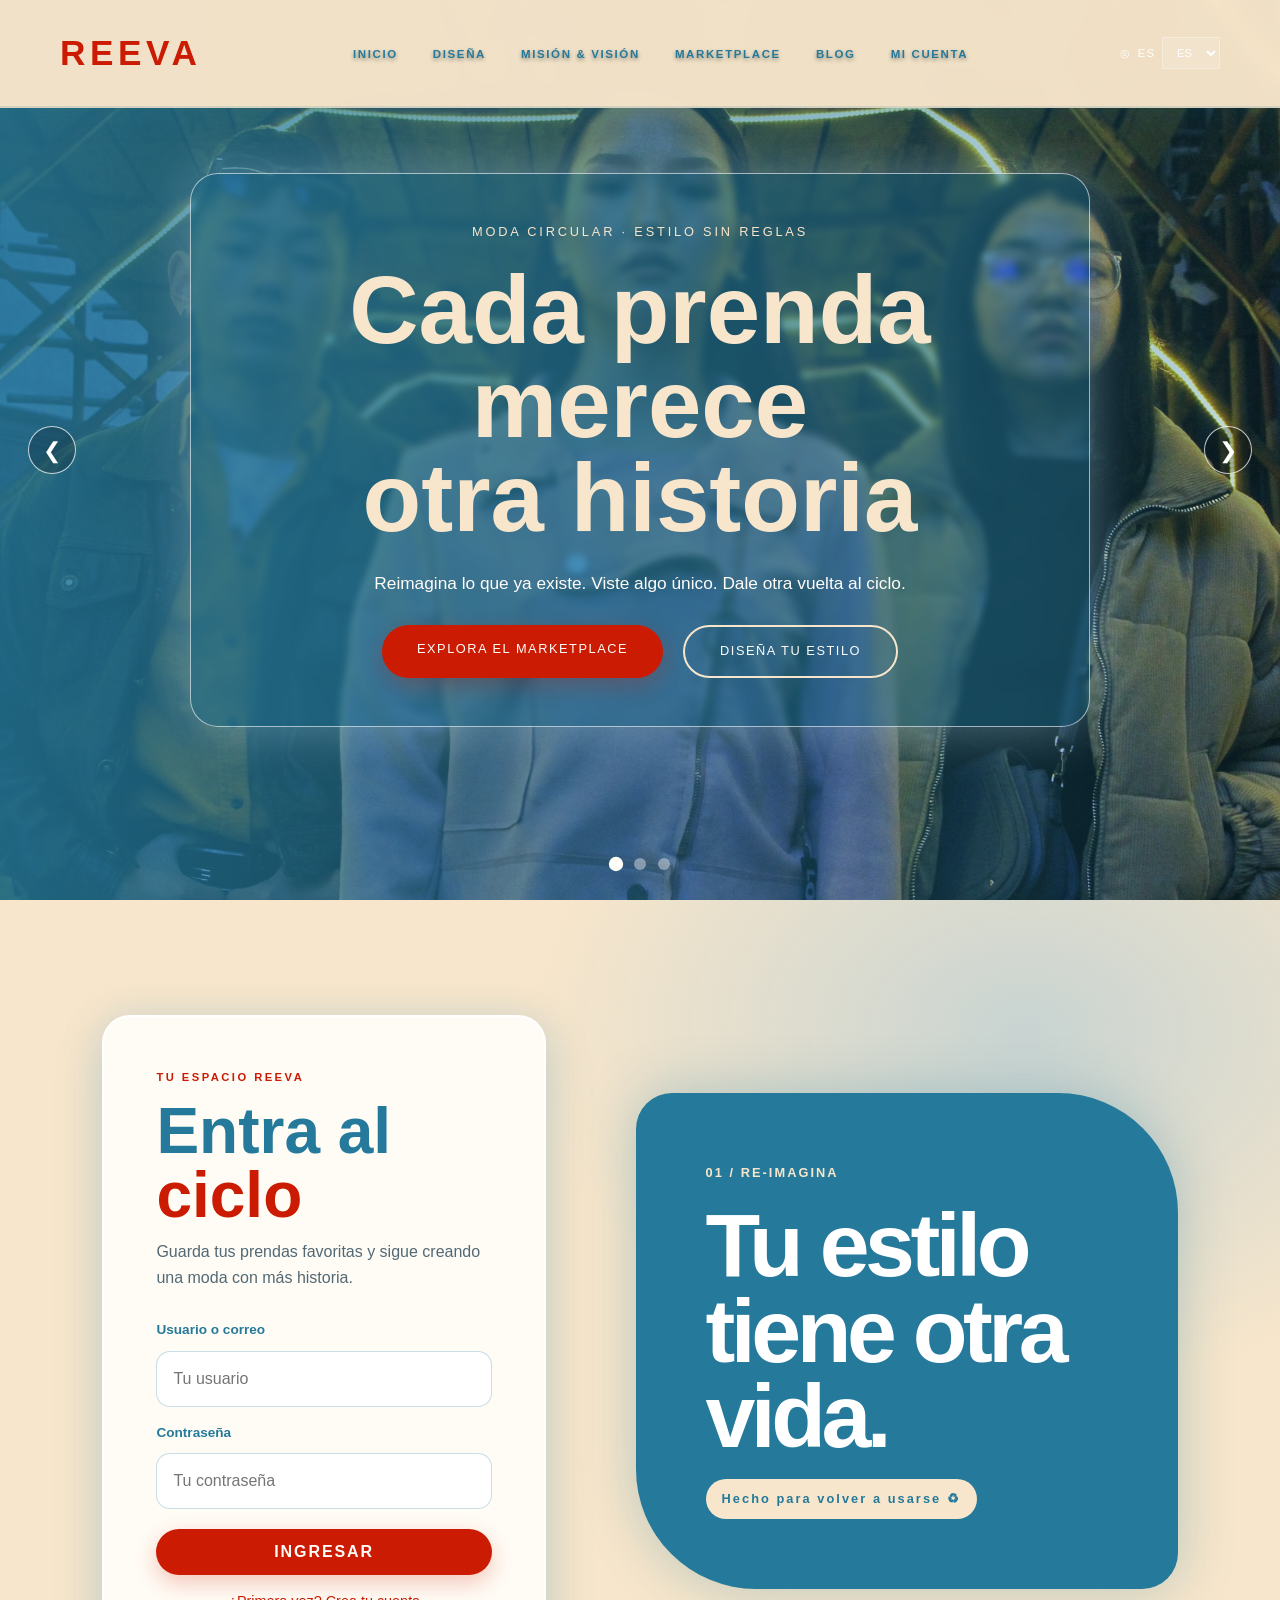
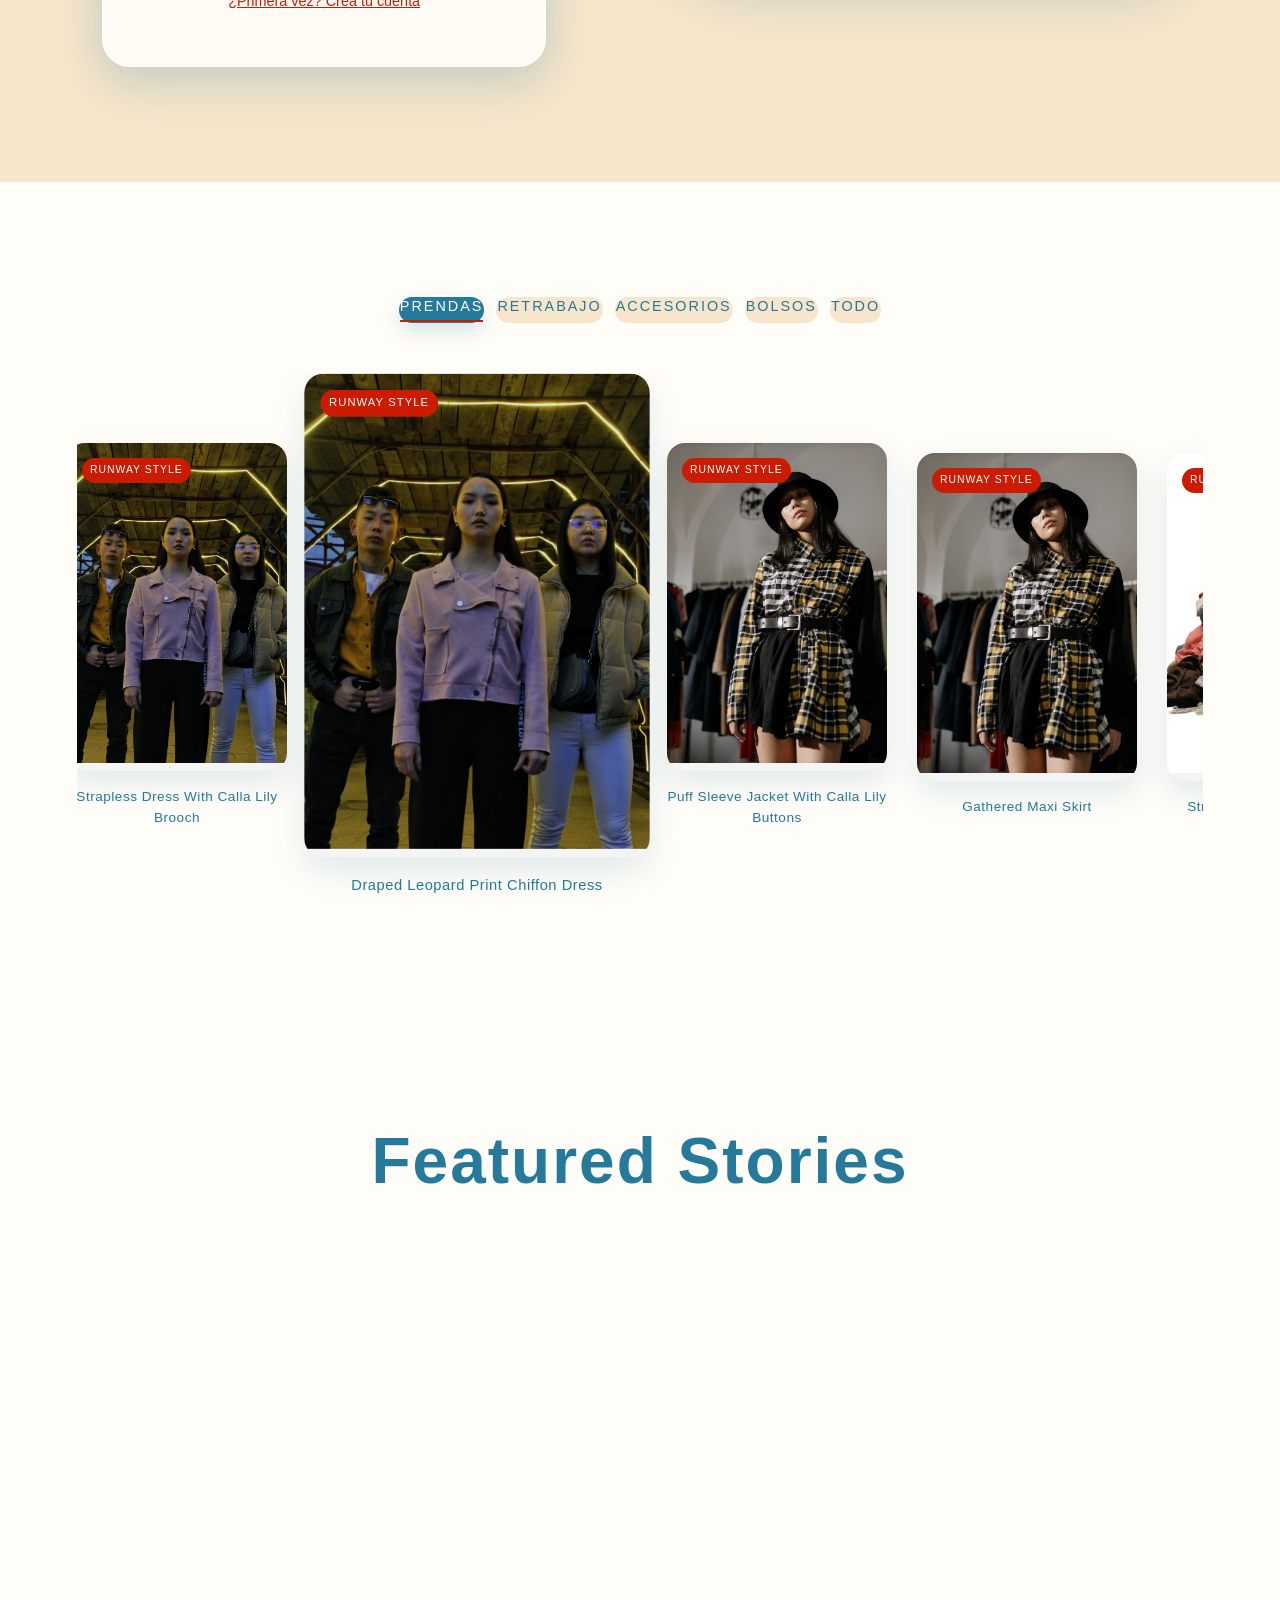
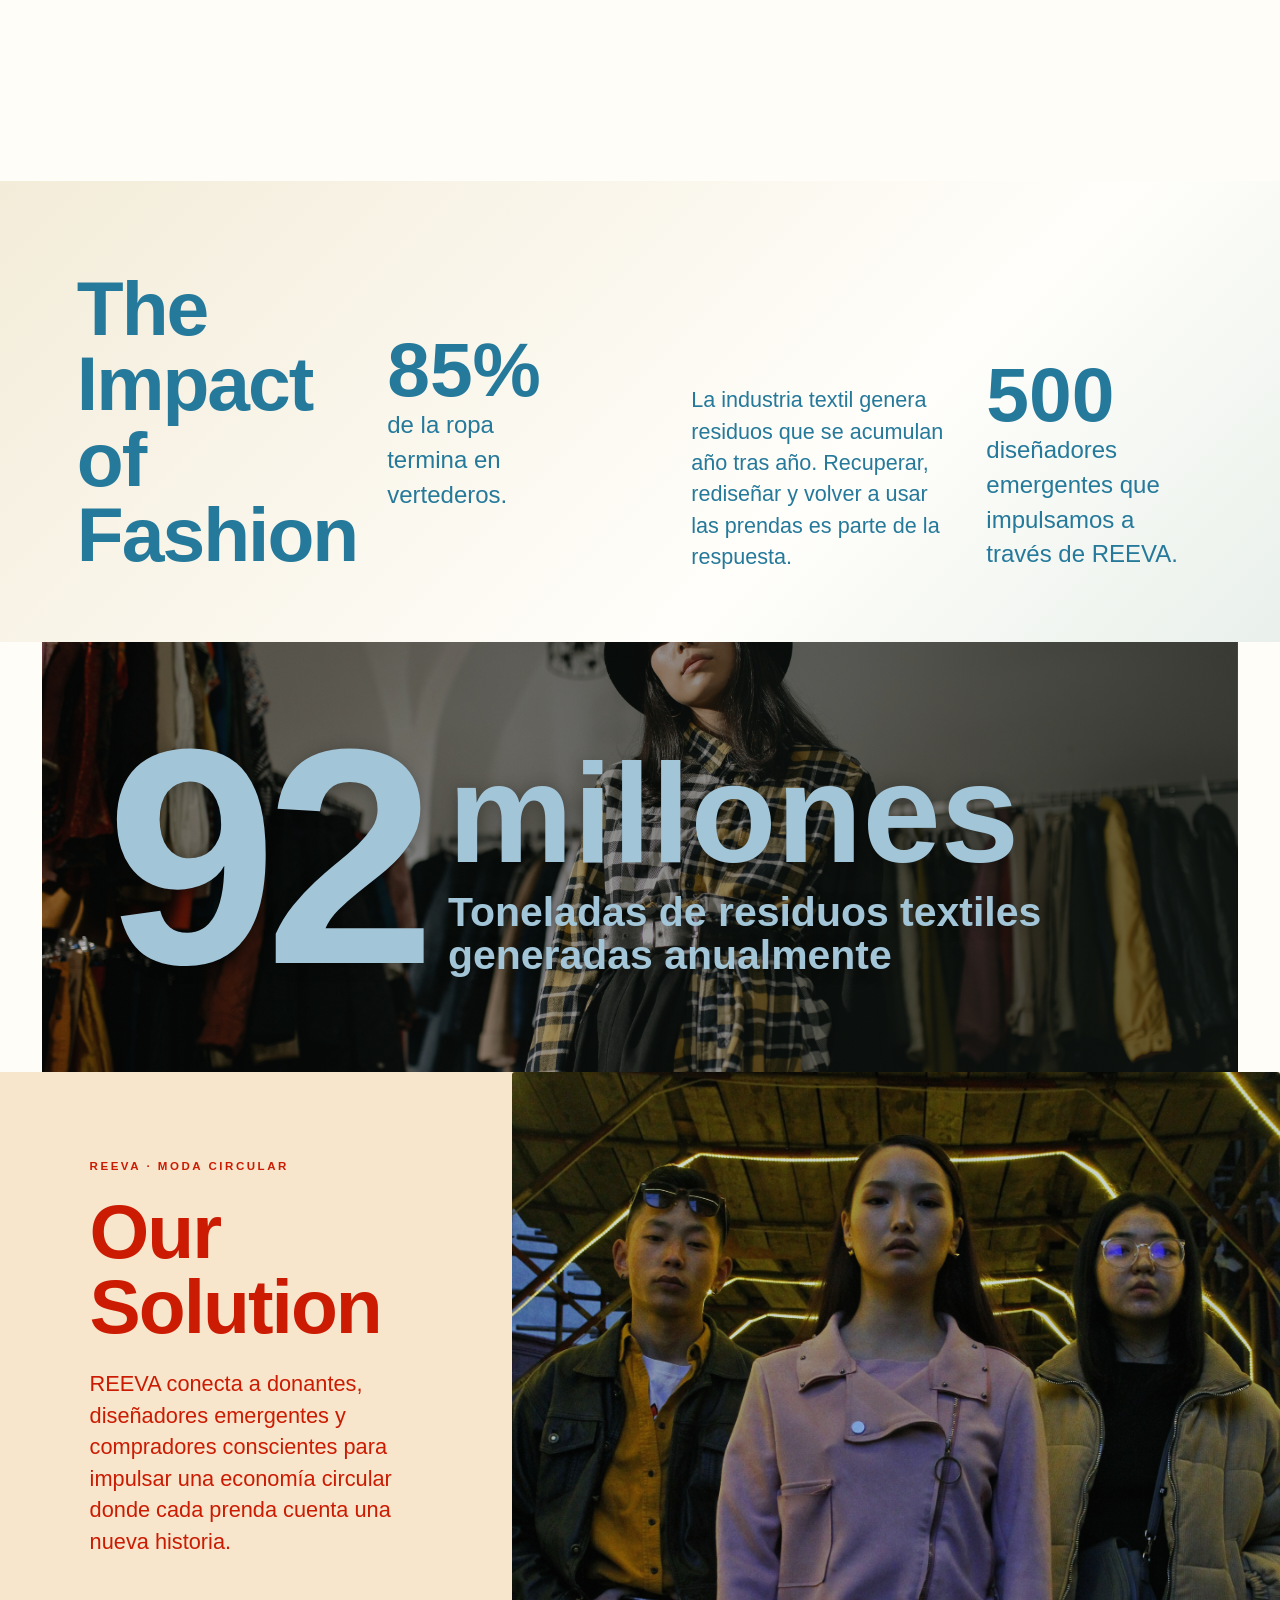
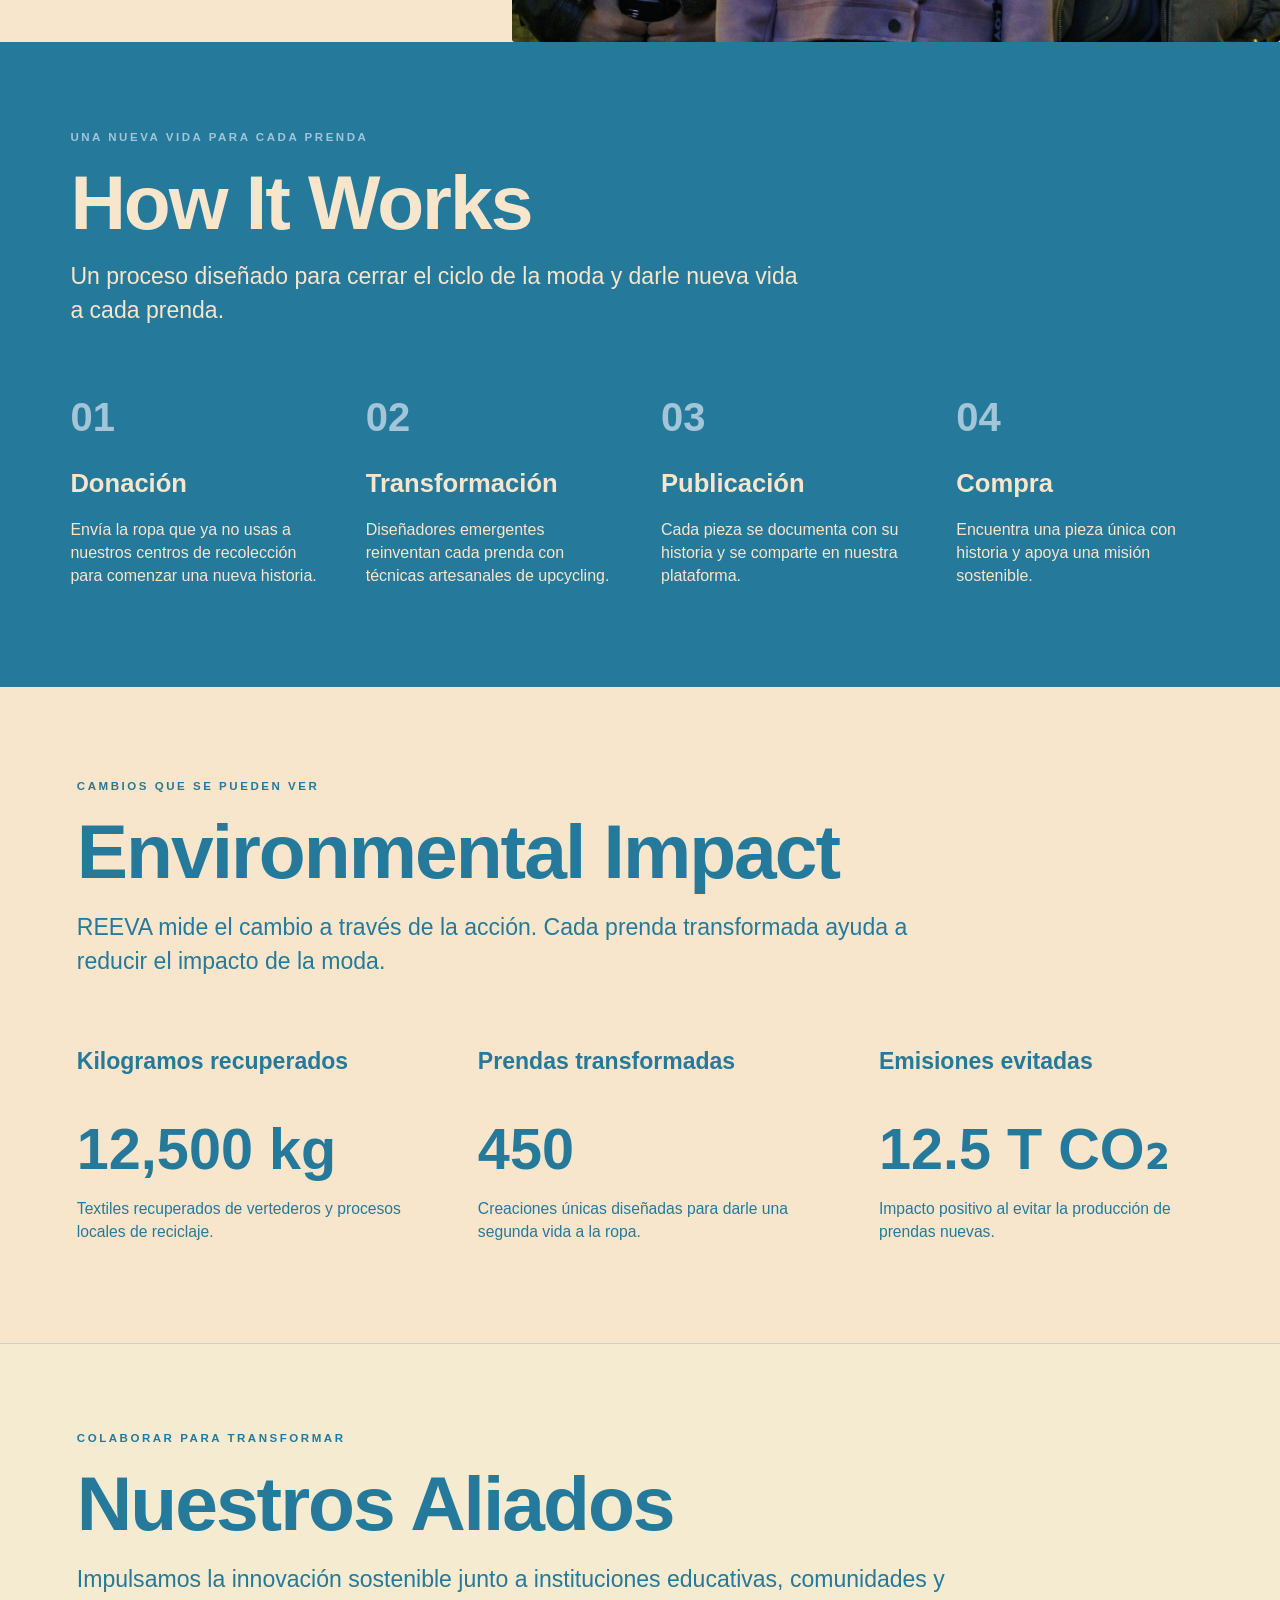
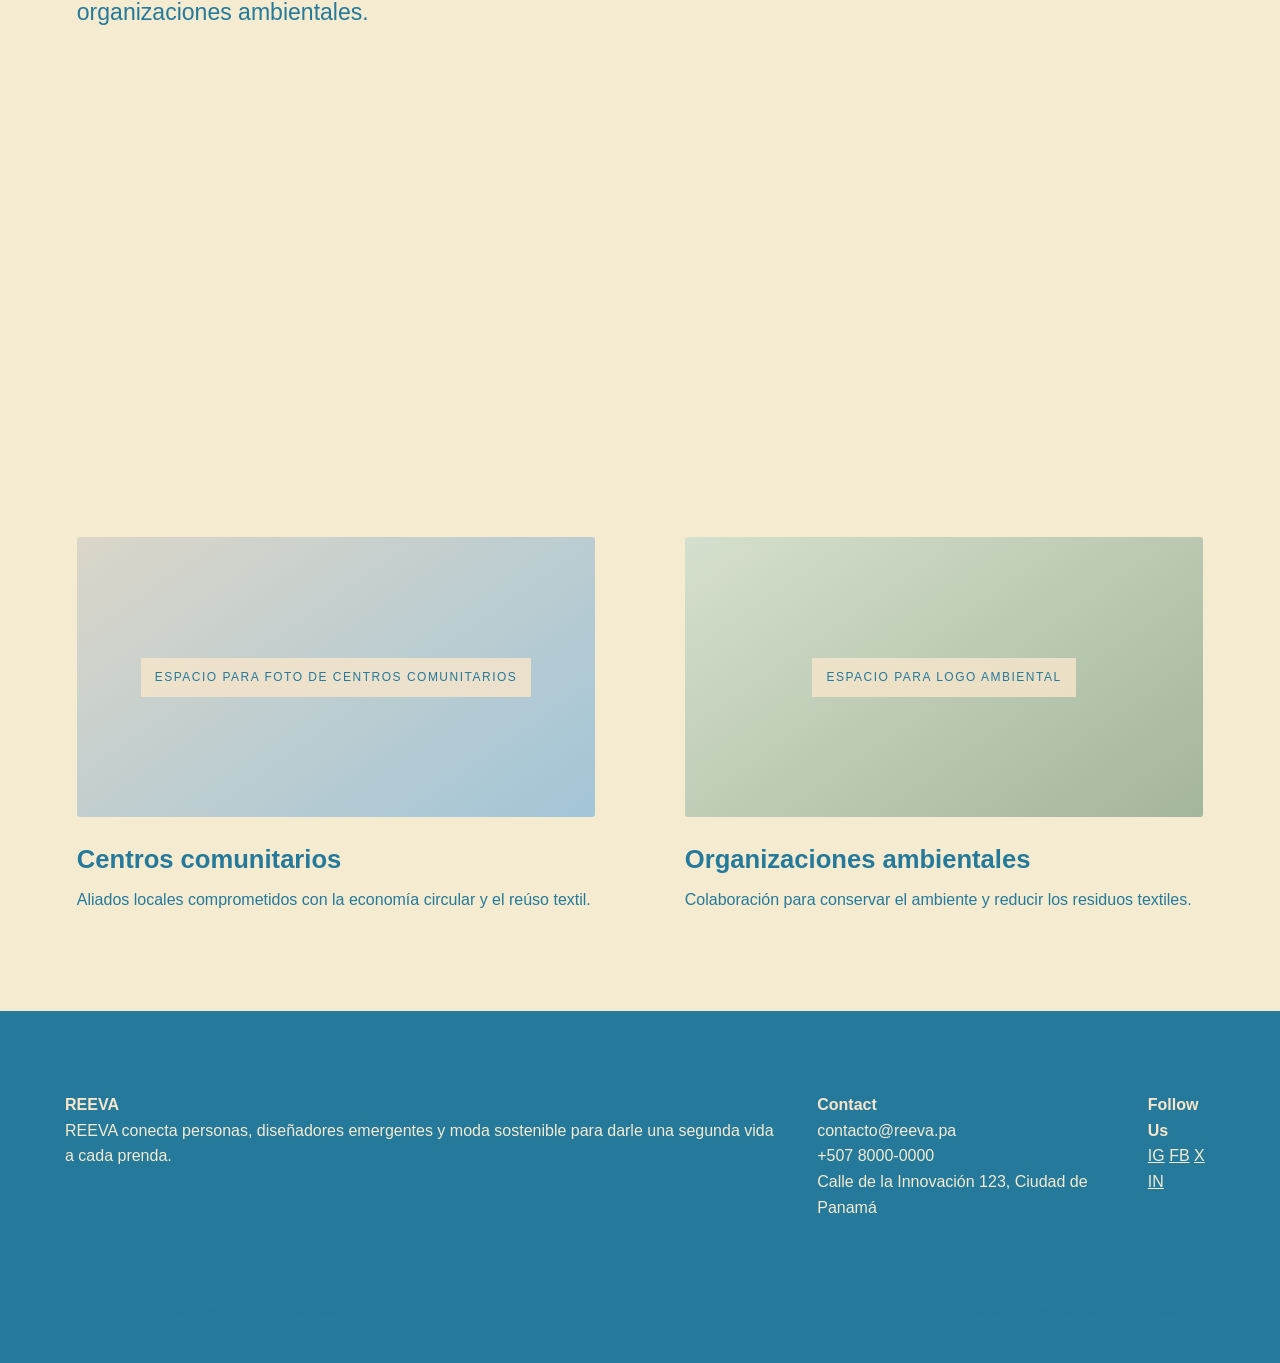
==== commit 5b179220: "Cambios Diseño y estructura" ====
--- a/index.html
+++ b/index.html
@@ -3,8 +3,8 @@
 <head>
     <meta charset="UTF-8">
     <meta name="viewport" content="width=device-width, initial-scale=1.0">
-    <title>REEVA - High Fashion Experience</title>
-    <link rel="stylesheet" href="style.css">
+    <title>REEVA — Moda circular con actitud</title>
+    <link rel="stylesheet" href="Style.css">
 </head>
 <body>
 
@@ -15,30 +15,31 @@
         </div>
         <nav class="main-nav">
             <ul>
-                <li><a href="index.html">Home</a></li>
-                <li><a href="design-clothes.html">Design Clothes</a></li>
+                <li><a href="index.html">Inicio</a></li>
+                <li><a href="design-clothes.html">Diseña</a></li>
                 <li><a href="mission-vision.html">Misión & Visión</a></li>
                 <li><a href="marketplace.html">Marketplace</a></li>
                 <li><a href="blog.html">Blog</a></li>
+                <li><a href="#cuenta">Mi cuenta</a></li>
             </ul>
         </nav>
     </header>
 
     <!-- Sección Principal / Hero Carrusel Estilo Carolina Herrera -->
     <section id="inicio" class="hero-section">
-        <div class="carousel-slide active" style="background-image: linear-gradient(rgba(0, 0, 0, 0.4), rgba(0, 0, 0, 0.7)), url('https://images.unsplash.com/photo-1515886657613-9f3515b0c78f?auto=format&fit=crop&w=1920&q=80');">
+        <div class="carousel-slide active" style="background-image: linear-gradient(90deg, rgba(37, 121, 155, 0.82), rgba(37, 121, 155, 0.18)), url('Img/modelo 1.jpg');">
             <div class="hero-content">
-                <span class="sub-title">Sustainable Fashion</span>
-                <h2>Were every garment tells a new story</h2>
-                <p>Connect with your clothes, try a new style, try REEVA.</p>
+                <span class="sub-title">MODA CIRCULAR · ESTILO SIN REGLAS</span>
+                <h2>Cada prenda merece otra historia</h2>
+                <p>Reimagina lo que ya existe. Viste algo único. Dale otra vuelta al ciclo.</p>
                 <div class="hero-buttons">
-                    <a href="marketplace.html" class="btn-primary">Explore Marketplace</a>
-                    <a href="collections.html" class="btn-secondary">Collections Centers</a>
-                </div>
-            </div>
-        </div>
-
-        <div class="carousel-slide" style="background-image: linear-gradient(rgba(0, 0, 0, 0.4), rgba(0, 0, 0, 0.7)), url('https://images.unsplash.com/photo-1509631179647-0177331693ae?auto=format&fit=crop&w=1920&q=80');">
+                    <a href="marketplace.html" class="btn-primary">Explora el marketplace</a>
+                    <a href="design-clothes.html" class="btn-secondary">Diseña tu estilo</a>
+                </div>
+            </div>
+        </div>
+
+        <div class="carousel-slide" style="background-image: linear-gradient(90deg, rgba(37, 121, 155, 0.82), rgba(37, 121, 155, 0.18)), url('Img/Mujer upcycling ropa de cuadritos.jpg');">
             <div class="hero-content">
                 <span class="sub-title">Spring / Upcycling Runway</span>
                 <h2>Redefining Urban Style</h2>
@@ -50,7 +51,7 @@
             </div>
         </div>
 
-        <div class="carousel-slide" style="background-image: linear-gradient(rgba(0, 0, 0, 0.4), rgba(0, 0, 0, 0.7)), url('https://images.unsplash.com/photo-1490481651871-ab68de25d43d?auto=format&fit=crop&w=1920&q=80');">
+        <div class="carousel-slide" style="background-image: linear-gradient(90deg, rgba(37, 121, 155, 0.82), rgba(37, 121, 155, 0.18)), url('Img/REEVA (1).png');">
             <div class="hero-content">
                 <span class="sub-title">From Waste to Wear</span>
                 <h2>Lo que descartamos puede volver a vestirnos</h2>
@@ -70,49 +71,66 @@
         </div>
     </section>
 
+    <section id="cuenta" class="account-section">
+        <div class="account-card">
+            <span class="upcycle-kicker">TU ESPACIO REEVA</span>
+            <h2>Entra al <span>ciclo</span></h2>
+            <p>Guarda tus prendas favoritas y sigue creando una moda con más historia.</p>
+            <form class="account-form" onsubmit="event.preventDefault()">
+                <label for="account-user">Usuario o correo</label>
+                <input id="account-user" name="usuario" type="text" autocomplete="username" placeholder="Tu usuario" required>
+                <label for="account-password">Contraseña</label>
+                <input id="account-password" name="contrasena" type="password" autocomplete="current-password" placeholder="Tu contraseña" required>
+                <button class="btn-primary" type="submit">Ingresar</button>
+                <a href="#cuenta">¿Primera vez? Crea tu cuenta</a>
+            </form>
+        </div>
+        <div class="account-note"><span>01 / RE-IMAGINA</span><strong>Tu estilo<br>tiene otra vida.</strong><span>Hecho para volver a usarse ♻</span></div>
+    </section>
+
     <!-- Sección Interactiva de Categorías de Prendas (Zoom central) -->
     <section class="runway-collection-section">
         <div class="category-tabs">
-            <button class="tab-btn active" onclick="filterCategory('ready-to-wear')">READY TO WEAR</button>
-            <button class="tab-btn" onclick="filterCategory('makeup')">MAKEUP</button>
-            <button class="tab-btn" onclick="filterCategory('fragrances')">FRAGRANCES</button>
-            <button class="tab-btn" onclick="filterCategory('bags')">BAGS</button>
-            <button class="tab-btn" onclick="filterCategory('all')">ALL</button>
+            <button class="tab-btn active" onclick="filterCategory('ready-to-wear')">PRENDAS</button>
+            <button class="tab-btn" onclick="filterCategory('makeup')">RETRABAJO</button>
+            <button class="tab-btn" onclick="filterCategory('fragrances')">ACCESORIOS</button>
+            <button class="tab-btn" onclick="filterCategory('bags')">BOLSOS</button>
+            <button class="tab-btn" onclick="filterCategory('all')">TODO</button>
         </div>
 
         <div class="runway-gallery-container" id="galleryContainer">
             <div class="runway-item" data-category="ready-to-wear">
-                <div class="item-card">
-                    <span class="runway-tag">RUNWAY STYLE</span>
-                    <img src="img/modelo 1.jpg" alt="Prenda 1">
+            <div class="item-card">
+                    <span class="runway-tag">RUNWAY STYLE</span>
+                    <img src="Img/modelo 1.jpg" alt="Modelo con una creación REEVA upcycled">
                 </div>
                 <h4 class="item-title">Strapless Dress With Calla Lily Brooch</h4>
             </div>
             <div class="runway-item" data-category="ready-to-wear">
                 <div class="item-card">
                     <span class="runway-tag">RUNWAY STYLE</span>
-                    <img src="https://images.unsplash.com/photo-1515372039744-b8f02a3ae446?auto=format&fit=crop&w=600&q=80" alt="Prenda 2">
+                    <img src="Img/modelo 1.jpg" alt="Prenda 2">
                 </div>
                 <h4 class="item-title">Draped Leopard Print Chiffon Dress</h4>
             </div>
             <div class="runway-item active-center" data-category="ready-to-wear">
                 <div class="item-card">
                     <span class="runway-tag">RUNWAY STYLE</span>
-                    <img src="https://images.unsplash.com/photo-1509631179647-0177331693ae?auto=format&fit=crop&w=600&q=80" alt="Prenda 3">
+                    <img src="Img/Mujer upcycling ropa de cuadritos.jpg" alt="Prenda 3">
                 </div>
                 <h4 class="item-title">Puff Sleeve Jacket With Calla Lily Buttons</h4>
             </div>
             <div class="runway-item" data-category="ready-to-wear">
                 <div class="item-card">
                     <span class="runway-tag">RUNWAY STYLE</span>
-                    <img src="https://images.unsplash.com/photo-1496747611176-843222e1e57c?auto=format&fit=crop&w=600&q=80" alt="Prenda 4">
+                    <img src="Img/Mujer upcycling ropa de cuadritos.jpg" alt="Prenda 4">
                 </div>
                 <h4 class="item-title">Gathered Maxi Skirt</h4>
             </div>
             <div class="runway-item" data-category="ready-to-wear">
                 <div class="item-card">
                     <span class="runway-tag">RUNWAY STYLE</span>
-                    <img src="https://images.unsplash.com/photo-1529139574466-a303027c1d8b?auto=format&fit=crop&w=600&q=80" alt="Prenda 5">
+                    <img src="Img/REEVA (1).png" alt="Prenda 5">
                 </div>
                 <h4 class="item-title">Strapless Drop-Waist Gown</h4>
             </div>
@@ -120,14 +138,14 @@
             <div class="runway-item" data-category="makeup" style="display:none;">
                 <div class="item-card">
                     <span class="runway-tag">BESTSELLER</span>
-                    <img src="https://images.unsplash.com/photo-1522337360788-8b13dee7a37e?auto=format&fit=crop&w=600&q=80" alt="Makeup 1">
+                    <img src="Img/modelo 1.jpg" alt="Makeup 1">
                 </div>
                 <h4 class="item-title">Nude Couture Highlighter</h4>
             </div>
             <div class="runway-item" data-category="fragrances" style="display:none;">
                 <div class="item-card">
                     <span class="runway-tag">PARFUM</span>
-                    <img src="https://images.unsplash.com/photo-1594035910387-fea47794261f?auto=format&fit=crop&w=600&q=80" alt="Fragrance 1">
+                    <img src="Img/Mujer upcycling ropa de cuadritos.jpg" alt="Fragrance 1">
                 </div>
                 <h4 class="item-title">Bad Boy Elixir 100ml Eau De Parfum</h4>
             </div>
@@ -146,19 +164,19 @@
         <h3 class="section-heading-editorial">Featured Stories</h3>
         <div class="stories-grid">
             <div class="story-card">
-                <img src="https://images.unsplash.com/photo-1515886657613-9f3515b0c78f?auto=format&fit=crop&w=500&q=80" alt="Story 1">
+                <img src="Img/modelo 1.jpg" alt="Story 1">
                 <h4>La Bomba</h4>
             </div>
             <div class="story-card">
-                <img src="https://images.unsplash.com/photo-1534528741775-53994a69daeb?auto=format&fit=crop&w=500&q=80" alt="Story 2">
+                <img src="Img/REEVA (1).png" alt="Story 2">
                 <h4>Good Girl & Bad Boy</h4>
             </div>
             <div class="story-card">
-                <img src="https://images.unsplash.com/photo-1507003211169-0a1dd7228f2d?auto=format&fit=crop&w=500&q=80" alt="Story 3">
+                <img src="Img/modelo 1.jpg" alt="Story 3">
                 <h4>212 Fragrances</h4>
             </div>
             <div class="story-card">
-                <img src="https://images.unsplash.com/photo-1488426862026-3ee34a7d66df?auto=format&fit=crop&w=500&q=80" alt="Story 4">
+                <img src="Img/Mujer upcycling ropa de cuadritos.jpg" alt="Story 4">
                 <h4>Makeup Collection</h4>
             </div>
         </div>
--- a/Style.css
+++ b/Style.css
@@ -0,0 +1,869 @@
+* {
+    margin: 0;
+    padding: 0;
+    box-sizing: border-box;
+}
+
+html {
+    scroll-behavior: auto;
+    flex-wrap: nowrap;
+}
+
+:root {
+    --color-primary-blue: #23749b;
+    --color-crema: #f4ebd0;
+    --color-red: #b81d13;
+    --color-dark: #1a1a1a;
+    --color-white: #ffffff;
+    --font-heading: 'Times New Roman', Times, serif; 
+    --font-sans: 'Helvetica Neue', Arial, sans-serif;
+    --transition-smooth: all 0.5s cubic-bezier(0.16, 1, 0.3, 1);
+}
+
+body {
+    font-family: var(--font-sans);
+    color: var(--color-dark);
+    background-color: var(--color-white);
+    line-height: 1.6;
+}
+
+/* Header con degradado en color negro original */
+.site-header {
+   position: fixed;        /* Mantiene el header flotando arriba */
+    top: 0;
+    left: 0;
+    width: 100%;
+    z-index: 1000;          /* Siempre por encima de todo */
+    display: flex;
+    justify-content: space-between;
+    align-items: center;
+    padding: 25px 60px;
+    
+    /* Fondo oscuro sólido o semitransparente para que el texto blanco se lea perfecto */
+    background: linear-gradient(to bottom, #b81d13 0%, rgba(0, 0, 0, 0) 100%);
+    backdrop-filter: blur(8px);     /* Efecto vidrio esmerilado moderno */
+    
+    transition: transform 0.3s ease-in-out; /* Para que suba y baje suavemente */
+}
+
+/* Para mantener la animación cuando bajes la página */
+.site-header.oculto {
+    transform: translateY(-100%);
+}
+
+.logo-container h1 {
+    font-family: var(--font-heading);
+    font-size: 2.2rem;
+    letter-spacing: 4px;
+    color: var(--color-white);
+}
+
+.main-nav ul {
+    display: flex;
+    list-style: none;
+    gap: 35px;
+}
+
+.main-nav a {
+    text-decoration: none;
+    color: var(--color-white);
+    font-size: 0.85rem;
+    text-transform: uppercase;
+    letter-spacing: 2px;
+    position: relative;
+    padding-bottom: 5px;
+    transition: var(--transition-smooth);
+    text-shadow: 0 2px 4px rgba(0,0,0,0.4);
+}
+
+.main-nav a::after {
+    content: '';
+    position: absolute;
+    width: 0;
+    height: 1px;
+    bottom: 0;
+    left: 0;
+    background-color: var(--color-white);
+    transition: var(--transition-smooth);
+}
+
+.main-nav a:hover::after {
+    width: 100%;
+}
+
+.header-actions {
+    display: flex;
+    gap: 20px;
+}
+
+.action-icon {
+    text-decoration: none;
+    font-size: 1.1rem;
+    color: var(--color-white);
+    transition: var(--transition-smooth);
+}
+
+/* Hero Carrusel */
+.hero-section {
+    height: 100vh;
+    position: relative;
+    overflow: hidden;
+    display: flex;
+    justify-content: center;
+    align-items: center;
+}
+
+.carousel-slide {
+    position: absolute;
+    top: 0;
+    left: 0;
+    width: 100%;
+    height: 100%;
+    background-size: cover;
+    background-position: center;
+    display: flex;
+    justify-content: center;
+    align-items: center;
+    opacity: 0;
+    visibility: hidden;
+    transition: opacity 1s ease-in-out, visibility 1s ease-in-out;
+}
+
+.carousel-slide.active {
+    opacity: 1;
+    visibility: visible;
+}
+
+.hero-content {
+    max-width: 850px;
+    text-align: center;
+    color: var(--color-white);
+    padding: 0 20px;
+    z-index: 2;
+}
+
+.hero-content .sub-title {
+    display: block;
+    font-size: 0.8rem;
+    text-transform: uppercase;
+    letter-spacing: 4px;
+    margin-bottom: 20px;
+}
+
+.hero-content h2 {
+    font-family: var(--font-heading);
+    font-size: 4rem;
+    margin-bottom: 25px;
+    font-weight: 400;
+}
+
+.hero-content p {
+    font-size: 1.15rem;
+    margin-bottom: 45px;
+    font-weight: 300;
+}
+
+.hero-buttons {
+    display: flex;
+    justify-content: center;
+    gap: 20px;
+}
+
+.btn-primary, .btn-secondary {
+    padding: 14px 35px;
+    text-decoration: none;
+    text-transform: uppercase;
+    font-size: 0.8rem;
+    letter-spacing: 2px;
+    font-weight: 500;
+    transition: var(--transition-smooth);
+}
+
+.btn-primary {
+    background-color: var(--color-white);
+    color: var(--color-dark);
+}
+
+.btn-primary:hover {
+    background-color: var(--color-red);
+    color: var(--color-white);
+    transform: translateY(-3px);
+}
+
+.btn-secondary {
+    background-color: transparent;
+    color: var(--color-white);
+    border: 1px solid var(--color-white);
+}
+
+.btn-secondary:hover {
+    background-color: var(--color-white);
+    color: var(--color-dark);
+    transform: translateY(-3px);
+}
+
+.carousel-dots {
+    position: absolute;
+    bottom: 30px;
+    display: flex;
+    gap: 12px;
+    z-index: 10;
+}
+
+.dot {
+    width: 12px;
+    height: 12px;
+    background-color: rgba(255, 255, 255, 0.4);
+    border-radius: 50%;
+    cursor: pointer;
+    transition: var(--transition-smooth);
+}
+
+.dot.active, .dot:hover {
+    background-color: var(--color-white);
+    transform: scale(1.2);
+}
+
+/* Galería de prendas con zoom dinámico central */
+.runway-collection-section {
+    padding: 80px 20px;
+    background-color: var(--color-white);
+    text-align: center;
+}
+
+.category-tabs {
+    display: flex;
+    justify-content: center;
+    gap: 40px;
+    margin-bottom: 50px;
+    flex-wrap: wrap;
+}
+
+.tab-btn {
+    background: none;
+    border: none;
+    font-size: 0.9rem;
+    text-transform: uppercase;
+    letter-spacing: 2px;
+    cursor: pointer;
+    color: #888;
+    padding-bottom: 8px;
+    position: relative;
+    transition: var(--transition-smooth);
+}
+
+.tab-btn.active, .tab-btn:hover {
+    color: var(--color-dark);
+}
+
+.tab-btn.active::after {
+    content: '';
+    position: absolute;
+    bottom: 0;
+    left: 0;
+    width: 100%;
+    height: 2px;
+    background-color: var(--color-red);
+}
+
+.runway-gallery-container {
+    display: flex;
+    justify-content: flex-start;
+    align-items: center;
+    gap: 30px;
+    overflow: hidden;
+    overflow-y: hidden;
+    scrollbar-width: none;
+    -ms-overflow-style: none;
+    padding: 20px 0;
+    scroll-behavior: auto;
+    flex-wrap: nowrap;
+}
+
+.runway-item {
+    flex: 0 0 220px;
+    transition: var(--transition-smooth);
+    opacity: 1;
+    cursor: pointer;
+}
+
+.runway-item img {
+    width: 100%;
+    height: 320px;
+    object-fit: cover;
+    transition: var(--transition-smooth);
+}
+
+.item-card {
+    position: relative;
+    background-color: #f4f4f4;
+    overflow: hidden;
+    margin-bottom: 15px;
+}
+
+.runway-tag {
+    position: absolute;
+    top: 15px;
+    left: 15px;
+    background: rgba(0,0,0,0.6);
+    color: #fff;
+    font-size: 0.65rem;
+    padding: 4px 8px;
+    letter-spacing: 1px;
+    z-index: 2;
+}
+
+.item-title {
+    font-size: 0.85rem;
+    font-weight: 400;
+    letter-spacing: 0.5px;
+    color: var(--color-dark);
+}
+
+.runway-item.active-center {
+    flex: 0 0 320px;
+    opacity: 1;
+    transform: scale(1.08);
+    z-index: 5;
+}
+
+.runway-item.active-center img {
+    height: 440px;
+}
+
+.runway-item:hover {
+    opacity: 1;
+}
+
+/* Stories y Footer */
+.featured-stories-section {
+    padding: 100px 40px;
+    background-color: #faf8f5;
+    text-align: center;
+}
+
+.section-heading-editorial {
+    font-family: var(--font-heading);
+    font-size: 2.5rem;
+    margin-bottom: 40px;
+    letter-spacing: 2px;
+}
+
+.stories-grid {
+    display: flex;
+    justify-content: center;
+    gap: 25px;
+    max-width: 1200px;
+    margin: 0 auto;
+}
+
+.story-card {
+    flex: 1;
+    background: var(--color-white);
+    padding: 15px;
+    box-shadow: 0 5px 20px rgba(0,0,0,0.05);
+    transition: var(--transition-smooth);
+}
+
+.story-card img {
+    width: 100%;
+    height: 350px;
+    object-fit: cover;
+    margin-bottom: 15px;
+}
+
+.story-card h4 {
+    font-family: var(--font-heading);
+    font-size: 1.1rem;
+}
+
+.site-footer {
+    background-color: var(--color-crema);
+    color: var(--color-dark);
+    padding: 80px 60px 40px 60px;
+    border-top: 1px solid #e8dec2;
+}
+
+.footer-grid {
+    display: flex;
+    justify-content: space-between;
+    max-width: 1150px;
+    margin: 0 auto 50px auto;
+    gap: 40px;
+}
+
+.footer-bottom {
+    text-align: center;
+    border-top: 1px solid #e8dec2;
+    padding-top: 30px;
+    font-size: 0.85rem;
+    color: #777;
+    display: flex;
+    justify-content: space-between;
+}
+/* Controles del carrusel de inicio */
+.carousel-control {
+    position: absolute;
+    top: 50%;
+    z-index: 10;
+    display: grid;
+    place-items: center;
+    width: 48px;
+    height: 48px;
+    border: 1px solid rgba(255,255,255,.75);
+    border-radius: 50%;
+    background: rgba(0,0,0,.2);
+    color: #fff;
+    font-size: 1.4rem;
+    cursor: pointer;
+    transform: translateY(-50%);
+    transition: background .25s ease, transform .25s ease;
+}
+.carousel-control:hover { background: rgba(0,0,0,.55); transform: translateY(-50%) scale(1.06); }
+.carousel-control.previous { left: 28px; }
+.carousel-control.next { right: 28px; }
+.carousel-dots { align-items: center; }
+.dot { border: 0; padding: 0; }
+@media (max-width: 700px) {
+    .carousel-control { width: 40px; height: 40px; }
+    .carousel-control.previous { left: 12px; }
+    .carousel-control.next { right: 12px; }
+    .hero-content h2 { font-size: clamp(2.2rem, 10vw, 3.2rem); }
+    .hero-buttons { flex-wrap: wrap; }
+}
+@media (prefers-reduced-motion: reduce) {
+    .carousel-slide { transition: none; }
+}
+
+/* REEVA: identidad luminosa, juvenil y circular */
+:root {
+  --color-primary-blue: #25799B;
+  --color-crema: #F7E6CB;
+  --color-red: #CB1B03;
+  --color-light-blue: #A2C5D8;
+  --color-dark: #25799B;
+  --color-white: #fffdf8;
+  --color-ink: #234453;
+  --font-heading: 'Arial Rounded MT Bold', 'Trebuchet MS', Arial, sans-serif;
+  --font-sans: 'Trebuchet MS', Arial, sans-serif;
+  --font-accent: 'Trebuchet MS', Arial, sans-serif;
+}
+body { background: #fffdf8; color: var(--color-ink); }
+.site-header { background: rgba(247,230,203,.96); border-bottom: 2px solid rgba(37,121,155,.15); box-shadow: 0 8px 28px rgba(37,121,155,.12); }
+.logo-container h1 { color: var(--color-red); font-family: var(--font-heading); letter-spacing: .13em; }
+.main-nav a { color: var(--color-primary-blue); font-weight: 700; }
+.main-nav a:hover, .main-nav a[aria-current="page"] { color: var(--color-red); }
+.hero-section { background: var(--color-primary-blue); }
+.carousel-slide { background-position: center 38%; }
+.carousel-slide::before { background: linear-gradient(90deg, rgba(37,121,155,.9), rgba(37,121,155,.28)); }
+.hero-content { padding: clamp(22px,4vw,48px); border: 1px solid rgba(255,255,255,.55); border-radius: 28px; background: rgba(37,121,155,.34); box-shadow: 0 0 55px rgba(162,197,216,.42); backdrop-filter: blur(3px); }
+.hero-content h2 { color: var(--color-crema); font-family: var(--font-heading); font-weight: 900; }
+.hero-content .sub-title { color: var(--color-crema); }
+.btn-primary { color: #fffdf8; background: var(--color-red); border: 0; border-radius: 999px; box-shadow: 0 8px 22px rgba(203,27,3,.24); }
+.btn-primary:hover { background: #a91605; }
+.btn-secondary { border: 2px solid var(--color-crema); border-radius: 999px; }
+.runway-collection-section, .featured-stories-section { background: #fffdf8; }
+.section-heading-editorial { color: var(--color-primary-blue); font-family: var(--font-heading); font-weight: 900; }
+.item-card, .story-card { border-radius: 18px; box-shadow: 0 12px 30px rgba(37,121,155,.14); }
+.runway-tag { background: var(--color-red); border-radius: 999px; }
+.tab-btn { color: var(--color-primary-blue); background: var(--color-crema); border-color: transparent; border-radius: 999px; }
+.tab-btn.active, .tab-btn:hover { color: white; background: var(--color-primary-blue); }
+.account-section { display: grid; grid-template-columns: minmax(280px, .9fr) minmax(300px, 1.1fr); gap: clamp(28px,7vw,100px); align-items: center; padding: clamp(64px,9vw,120px) clamp(22px,8vw,120px); background: radial-gradient(ellipse at 80% 15%, rgba(162,197,216,.55), transparent 34%), var(--color-crema); }
+.account-card { max-width: 480px; padding: clamp(26px,5vw,52px); border: 2px solid white; border-radius: 28px; background: rgba(255,253,248,.94); box-shadow: 0 18px 50px rgba(37,121,155,.18), 0 0 36px rgba(162,197,216,.3); }
+.account-card h2 { margin: 8px 0 12px; color: var(--color-primary-blue); font: 900 clamp(2.3rem,5vw,4rem)/1 var(--font-heading); }
+.account-card h2 span { color: var(--color-red); }
+.account-card > p { margin-bottom: 24px; color: #526975; }
+.account-form { display: grid; gap: 10px; }
+.account-form label { margin-top: 5px; color: var(--color-primary-blue); font-size: .85rem; font-weight: 700; }
+.account-form input { width: 100%; padding: 14px 16px; color: var(--color-ink); border: 1px solid rgba(37,121,155,.25); border-radius: 14px; background: white; font: inherit; }
+.account-form input:focus { outline: 3px solid rgba(162,197,216,.55); border-color: var(--color-primary-blue); }
+.account-form button { margin-top: 10px; padding: 14px 24px; font: 700 1rem var(--font-sans); cursor: pointer; }
+.account-form > a { justify-self: center; margin-top: 5px; color: var(--color-red); font-size: .9rem; }
+.account-note { display: grid; gap: 20px; justify-items: start; padding: clamp(30px,6vw,70px); border-radius: 36px 120px 36px 120px; color: var(--color-crema); background: var(--color-primary-blue); box-shadow: 0 0 55px rgba(37,121,155,.3); }
+.account-note span { font-size: .8rem; font-weight: 700; letter-spacing: .16em; }
+.account-note strong { color: white; font: 900 clamp(3rem,7vw,6rem)/.95 var(--font-heading); letter-spacing: -.05em; }
+.account-note span:last-child { padding: 10px 16px; border-radius: 999px; color: var(--color-primary-blue); background: var(--color-crema); }
+.site-footer { background: var(--color-primary-blue); }
+.footer-col h4 { color: var(--color-crema); }
+@media (max-width:760px) { .account-section { grid-template-columns: 1fr; } .account-card { width: 100%; margin: auto; } .account-note { border-radius: 28px 72px 28px 72px; } }
+
+
+.runway-gallery-container::-webkit-scrollbar { display: none; }
+.runway-gallery-container { cursor: grab; }
+.runway-gallery-container:active { cursor: grabbing; }
+
+.runway-gallery-container { scroll-snap-type: none; }
+.runway-gallery-container > .runway-item { will-change: flex-basis, transform; }
+
+/* Secciones editoriales de upcycling y espacios listos para imágenes */
+.upcycle-section { padding: 96px 7vw; }
+.upcycle-intro { max-width: 680px; margin: 0 auto 48px; text-align: center; }
+.upcycle-kicker { display: block; color: var(--color-red); font-size: .7rem; letter-spacing: 3px; font-weight: 600; margin-bottom: 12px; }
+.upcycle-intro .section-heading-editorial, .community-heading .section-heading-editorial { margin-bottom: 16px; }
+.upcycle-intro p, .community-heading > p { color: #68645f; font-size: .98rem; }
+.upcycle-image-slot { position: relative; display: grid; place-items: center; overflow: hidden; background: linear-gradient(145deg, #e8dfcf, #c8bba5 55%, #a8977f); color: rgba(48, 40, 31, .75); text-align: center; letter-spacing: 1px; font-size: .7rem; text-transform: uppercase; }
+.upcycle-image-slot::before, .upcycle-image-slot::after { content: ''; position: absolute; border: 1px solid rgba(255,255,255,.48); pointer-events: none; }
+.upcycle-image-slot::before { inset: 14px; }
+.upcycle-image-slot::after { width: 42%; height: 62%; border-radius: 48% 48% 4px 4px; opacity: .28; }
+.upcycle-image-slot > span { position: relative; z-index: 1; padding: 6px 10px; background: rgba(250,248,245,.72); }
+.transformation-section { background: #faf8f5; }
+.transformation-grid { max-width: 1100px; margin: auto; display: grid; grid-template-columns: 1fr 52px 1fr; align-items: center; gap: 22px; }
+.transformation-image { height: clamp(300px, 42vw, 510px); }
+.transformation-card:first-child .upcycle-image-slot { background: linear-gradient(145deg, #d8cdbb, #b9a98f); }
+.transformation-card:last-child .upcycle-image-slot { background: linear-gradient(145deg, #c8d0c4, #929e8b); }
+.transformation-caption { padding: 16px 4px 0; text-align: left; }
+.transformation-caption > span, .material-label > span { color: var(--color-red); font-size: .68rem; letter-spacing: 2px; }
+.transformation-caption h3, .material-label h3, .community-look h3 { font-family: var(--font-heading); font-size: 1.4rem; font-weight: 400; margin-top: 4px; }
+.transformation-arrow { color: var(--color-red); font-size: 2rem; text-align: center; }
+.material-section { background: #fff; }
+.material-grid { max-width: 1160px; margin: auto; display: grid; grid-template-columns: 1.25fr 1fr 1fr; gap: 22px; align-items: end; }
+.material-image { height: 280px; }
+.material-card-large .material-image { height: 390px; }
+.material-card:nth-child(2) .material-image { background: linear-gradient(135deg, #d0b9a0, #90745f); }
+.material-card:nth-child(3) .material-image { background: linear-gradient(135deg, #d6d4c7, #a7aa96); }
+.material-label { padding: 16px 2px 0; }
+.material-label p, .community-look p { color: #77716a; font-size: .85rem; margin-top: 5px; }
+.style-guide-section { display: grid; grid-template-columns: 1fr .9fr; gap: 7vw; align-items: center; background: var(--color-crema); }
+.style-guide-copy { max-width: 560px; justify-self: end; }
+.style-guide-copy .section-heading-editorial { margin-bottom: 16px; }
+.style-guide-lead { color: #625b4d; max-width: 480px; }
+.style-guide-steps { list-style: none; margin-top: 34px; }
+.style-guide-steps li { display: flex; gap: 18px; padding: 17px 0; border-top: 1px solid rgba(26,26,26,.18); }
+.style-guide-steps li > span { color: var(--color-red); font-family: var(--font-heading); font-size: 1.25rem; }
+.style-guide-steps h3 { font-size: .95rem; font-weight: 500; }
+.style-guide-steps p { color: #716b61; font-size: .84rem; margin-top: 3px; }
+.style-guide-image { width: 100%; max-width: 490px; height: clamp(400px, 52vw, 640px); justify-self: start; background: linear-gradient(150deg, #c7c3b5, #918f80 54%, #686d5d); }
+.style-guide-image .image-note { position: absolute; bottom: 28px; left: 28px; color: white; background: rgba(26,26,26,.64); letter-spacing: 2px; }
+.community-section { background: #faf8f5; text-align: center; }
+.community-heading { max-width: 1160px; margin: 0 auto 42px; display: flex; justify-content: space-between; align-items: end; text-align: left; gap: 30px; }
+.community-heading > p { max-width: 350px; padding-bottom: 20px; }
+.community-grid { max-width: 1160px; margin: auto; display: grid; grid-template-columns: repeat(3, 1fr); gap: 24px; text-align: left; align-items: start; }
+.community-image { height: 390px; background: linear-gradient(145deg, #d1c5b4, #9c8974); }
+.community-look:nth-child(2) { margin-top: 45px; }
+.community-look:nth-child(2) .community-image { height: 450px; background: linear-gradient(145deg, #c6cbbd, #858f7e); }
+.community-look:nth-child(3) .community-image { background: linear-gradient(145deg, #d9ccc2, #a98270); }
+.community-look h3 { margin-top: 15px; }
+.look-number { position: absolute !important; top: 28px; left: 28px; letter-spacing: 2px; color: white; background: rgba(26,26,26,.62) !important; }
+.community-link { display: inline-flex; gap: 18px; align-items: center; margin-top: 48px; color: var(--color-red); text-decoration: none; font-size: .75rem; letter-spacing: 2px; border-bottom: 1px solid var(--color-red); padding-bottom: 8px; }
+.community-link span { font-size: 1rem; }
+@media (max-width: 760px) {
+    .upcycle-section { padding: 68px 22px; }
+    .transformation-grid { grid-template-columns: 1fr; gap: 10px; }
+    .transformation-image { height: 360px; }
+    .transformation-arrow { transform: rotate(90deg); }
+    .material-grid { grid-template-columns: 1fr 1fr; gap: 18px; }
+    .material-card-large { grid-column: 1 / -1; }
+    .material-card-large .material-image { height: 340px; }
+    .material-image { height: 250px; }
+    .style-guide-section { grid-template-columns: 1fr; gap: 35px; }
+    .style-guide-copy, .style-guide-image { justify-self: stretch; }
+    .style-guide-image { max-width: none; height: 440px; }
+    .community-heading { display: block; }
+    .community-heading > p { padding: 0; }
+    .community-grid { grid-template-columns: 1fr 1fr; gap: 16px; }
+    .community-look:nth-child(2) { margin-top: 28px; }
+    .community-image, .community-look:nth-child(2) .community-image { height: 300px; }
+    .community-look:nth-child(3) { grid-column: 1 / -1; width: 70%; justify-self: center; margin-top: 6px; }
+}
+@media (max-width: 440px) {
+    .material-grid, .community-grid { grid-template-columns: 1fr; }
+    .material-card-large, .community-look:nth-child(3) { grid-column: auto; width: 100%; }
+    .material-image, .material-card-large .material-image { height: 330px; }
+    .community-look:nth-child(2), .community-look:nth-child(3) { margin-top: 8px; }
+    .community-image, .community-look:nth-child(2) .community-image { height: 360px; }
+}
+/* Paleta REEVA tomada de la referencia: rojo, azul, celeste y crema */
+:root {
+    --color-primary-blue: #25799B;
+    --color-crema: #F7E6CB;
+    --color-red: #CB1B03;
+    --color-dark: #25799B;
+    --color-light-blue: #A2C5D8;
+}
+.site-footer { background: var(--color-crema); color: var(--color-primary-blue); border-color: rgba(37,121,155,.22); }
+.footer-bottom { border-color: rgba(37,121,155,.22); color: var(--color-primary-blue); }
+.reference-section { color: var(--color-primary-blue); }
+.reference-section h2 { font-family: var(--font-sans); font-size: clamp(2.8rem, 6vw, 5.2rem); line-height: .98; font-weight: 700; letter-spacing: -2px; margin: 0; }
+.reference-section p { line-height: 1.45; }
+.reference-kicker { display: block; font-size: .72rem; font-weight: 700; letter-spacing: 3px; margin-bottom: 18px; }
+.impact-overview { padding: 90px 6vw 70px; background: var(--color-crema); display: grid; grid-template-columns: 1fr 1fr; gap: 30px 8vw; }
+.impact-heading { display: grid; grid-template-columns: 1fr .8fr; gap: 30px; align-items: center; }
+.impact-stat strong { display: block; color: var(--color-primary-blue); font-size: clamp(3.5rem, 6vw, 5.5rem); line-height: 1; font-weight: 700; }
+.impact-stat p { font-size: clamp(1.1rem, 2vw, 1.5rem); }
+.impact-copy { display: grid; grid-template-columns: 1fr .85fr; gap: 40px; align-items: end; font-size: clamp(1rem, 1.7vw, 1.35rem); }
+.landfill-section { position: relative; min-height: 590px; margin: 0 3.3%; overflow: hidden; background: #174a43; color: var(--color-light-blue); }
+.landfill-image { position: absolute; inset: 0; background: linear-gradient(100deg, rgba(14,51,47,.08), rgba(14,51,47,.58)), linear-gradient(145deg, #294c43, #152e2b); }
+.image-slot { display: grid; place-items: center; color: var(--color-light-blue); text-align: center; text-transform: uppercase; letter-spacing: 1.5px; font-size: .75rem; }
+.image-slot > span { padding: 10px 14px; background: rgba(20,48,45,.72); }
+.landfill-overlay { position: absolute; inset: 0; padding: 5vw; display: grid; grid-template-columns: auto 1fr; grid-template-rows: auto auto; align-content: center; align-items: end; column-gap: 24px; text-shadow: 0 2px 16px rgba(0,0,0,.26); }
+.landfill-overlay strong { grid-row: 1 / span 2; font-size: clamp(9rem, 24vw, 20rem); line-height: .78; letter-spacing: -12px; }
+.million-label { align-self: end; font-size: clamp(3rem, 11vw, 9rem); font-weight: 700; line-height: .9; }
+.landfill-overlay p { grid-column: 2; max-width: 650px; font-size: clamp(1.5rem, 3.2vw, 3.3rem); font-weight: 700; line-height: 1.05; }
+.solution-section { min-height: 560px; display: grid; grid-template-columns: .8fr 1.2fr; background: var(--color-crema); }
+.solution-copy { padding: 85px 7vw; color: var(--color-red); align-self: center; }
+.solution-copy h2 { margin-bottom: 24px; }
+.solution-copy p { font-size: clamp(1.1rem, 1.7vw, 1.45rem); }
+.solution-image { min-height: 560px; background: linear-gradient(145deg, #fffaf2, #e5d9c8); color: var(--color-primary-blue); }
+.solution-image > span, .partner-image > span { background: rgba(247,230,203,.82); }
+.how-it-works-section { padding: 86px 5.5vw 100px; background: var(--color-primary-blue); color: var(--color-crema); }
+.how-it-works-section h2 { margin-bottom: 20px; }
+.how-it-works-section .reference-kicker { color: var(--color-light-blue); }
+.how-intro { max-width: 730px; font-size: clamp(1.1rem, 1.8vw, 1.5rem); }
+.process-grid { display: grid; grid-template-columns: repeat(4, 1fr); gap: 42px; margin-top: 58px; }
+.process-number { display: block; color: var(--color-light-blue); font-size: 2.5rem; font-weight: 700; margin-bottom: 14px; }
+.process-grid h3 { font-size: clamp(1.2rem, 2vw, 1.8rem); margin-bottom: 14px; }
+.process-grid p { font-size: 1rem; }
+.environmental-section { padding: 90px 6vw 100px; background: var(--color-crema); }
+.environmental-intro, .partners-intro { max-width: 900px; font-size: clamp(1.1rem, 1.8vw, 1.5rem); margin: 22px 0 65px; }
+.environmental-metrics { display: grid; grid-template-columns: repeat(3, 1fr); gap: 6vw; }
+.environmental-metrics h3 { min-height: 2.8em; font-size: clamp(1.1rem, 1.8vw, 1.55rem); }
+.environmental-metrics strong { display: block; font-size: clamp(2.5rem, 4.5vw, 4.2rem); line-height: 1.05; margin: 12px 0 18px; }
+.environmental-metrics p { font-size: .98rem; }
+.partners-section { padding: 85px 6vw 100px; background: var(--color-crema); border-top: 1px solid rgba(37,121,155,.2); }
+.partners-intro { margin-bottom: 52px; }
+.partners-grid { display: grid; grid-template-columns: repeat(2, 1fr); gap: 58px 7vw; }
+.partner-image { height: 280px; margin-bottom: 22px; background: linear-gradient(145deg, #e5d5b9, #b7cbd0); color: var(--color-primary-blue); }
+.partners-grid article:nth-child(2) .partner-image { background: linear-gradient(145deg, #d7e3d2, #b5c8bd); }
+.partners-grid article:nth-child(3) .partner-image { background: linear-gradient(145deg, #dbd6c8, #a2c5d8); }
+.partners-grid article:nth-child(4) .partner-image { background: linear-gradient(145deg, #d5dfcd, #a4b69b); }
+.partners-grid h3 { font-size: clamp(1.3rem, 2vw, 1.8rem); margin-bottom: 8px; }
+.partners-grid p { font-size: 1rem; }
+@media (max-width: 760px) {
+    .impact-overview { grid-template-columns: 1fr; padding: 65px 24px; }
+    .impact-heading, .impact-copy { grid-template-columns: 1fr 1fr; gap: 18px; }
+    .landfill-section { min-height: 420px; margin: 0 12px; }
+    .landfill-overlay { padding: 24px; column-gap: 10px; }
+    .landfill-overlay strong { font-size: 28vw; letter-spacing: -5px; }
+    .solution-section { grid-template-columns: 1fr; }
+    .solution-copy { padding: 64px 26px; }
+    .solution-image { min-height: 380px; }
+    .process-grid { grid-template-columns: repeat(2, 1fr); gap: 34px 24px; }
+    .environmental-metrics { grid-template-columns: 1fr; gap: 28px; }
+    .environmental-metrics h3 { min-height: 0; }
+    .partners-grid { grid-template-columns: 1fr 1fr; gap: 34px 20px; }
+    .partner-image { height: 220px; }
+}
+@media (max-width: 480px) {
+    .impact-heading, .impact-copy { grid-template-columns: 1fr; }
+    .impact-copy { gap: 24px; }
+    .landfill-section { min-height: 340px; }
+    .landfill-overlay strong { font-size: 25vw; }
+    .million-label { font-size: 11vw; }
+    .process-grid, .partners-grid { grid-template-columns: 1fr; }
+    .partner-image { height: 250px; }
+}
+/* Impact section graphics and softer header fade */
+.site-header { background: linear-gradient(to bottom, rgba(117, 25, 29, .96) 0%, rgba(145, 35, 39, .82) 48%, rgba(145, 35, 39, .30) 100%); }
+.landfill-image { background: radial-gradient(ellipse at 76% 90%, rgba(202,27,3,.38) 0 12%, transparent 12.5%), radial-gradient(ellipse at 58% 96%, rgba(162,197,216,.52) 0 15%, transparent 15.5%), radial-gradient(ellipse at 91% 100%, rgba(247,230,203,.40) 0 18%, transparent 18.5%), radial-gradient(ellipse at 72% 68%, rgba(162,197,216,.18) 0 25%, transparent 25.5%), linear-gradient(110deg, rgba(14,51,47,.15), rgba(14,51,47,.56)), linear-gradient(145deg, #294c43, #152e2b); }
+.landfill-image > span { display: none; }
+.solution-image { background: radial-gradient(circle at 70% 36%, rgba(203,27,3,.82) 0 8%, transparent 8.5%), radial-gradient(ellipse at 66% 46%, rgba(37,121,155,.72) 0 19%, transparent 19.5%), radial-gradient(ellipse at 50% 65%, rgba(162,197,216,.85) 0 24%, transparent 24.5%), linear-gradient(145deg, #fffaf2, #e5d9c8); }
+.solution-image > span { display: none; }
+@media (max-width: 760px) { .landfill-image { background-size: cover; } }
+
+/* Header red tuned to the REEVA solution heading */
+.site-header { background: linear-gradient(to bottom, rgba(204, 25, 0, .98) 0%, rgba(204, 25, 0, .84) 48%, rgba(204, 25, 0, .36) 100%); }
+
+
+/* Responsive layouts for tablets and phones */
+img { max-width: 100%; }
+.stories-grid > *, .footer-grid > *, .transformation-grid > *, .material-grid > *, .community-grid > *, .process-grid > *, .environmental-metrics > *, .partners-grid > * { min-width: 0; }
+.runway-gallery-container { overflow-x: auto; -webkit-overflow-scrolling: touch; touch-action: pan-x; }
+@media (max-width: 760px) {
+  .site-header { flex-wrap: wrap; gap: 10px 18px; padding: 14px 20px; }
+  .logo-container h1 { font-size: 1.7rem; }
+  .main-nav { order: 3; width: 100%; }
+  .main-nav ul { justify-content: center; flex-wrap: wrap; gap: 8px 18px; }
+  .main-nav a { font-size: .68rem; letter-spacing: 1px; }
+  .header-actions { margin-left: auto; }
+  .runway-collection-section { padding: 62px 16px; }
+  .runway-gallery-container { gap: 16px; padding: 18px 4px; }
+  .runway-item, .runway-item.active-center { flex: 0 0 min(76vw, 300px); transform: none; }
+  .runway-item img, .runway-item.active-center img { height: clamp(260px, 95vw, 390px); }
+  .stories-grid { display: grid; grid-template-columns: repeat(2, minmax(0, 1fr)); gap: 16px; }
+  .story-card { padding: 10px; }
+  .story-card img { height: clamp(190px, 48vw, 300px); }
+  .featured-stories-section { padding: 70px 20px; }
+  .site-footer { padding: 56px 24px 28px; }
+  .footer-grid { display: grid; grid-template-columns: repeat(2, minmax(0, 1fr)); gap: 28px; }
+  .footer-bottom { flex-wrap: wrap; gap: 10px 24px; justify-content: center; }
+  .upcycle-section, .environmental-section, .partners-section { padding-left: 24px; padding-right: 24px; }
+  .impact-overview { gap: 28px; }
+  .landfill-overlay { grid-template-columns: minmax(0, auto) minmax(0, 1fr); }
+  .landfill-overlay strong { font-size: clamp(6rem, 25vw, 12rem); letter-spacing: -5px; }
+  .million-label { font-size: clamp(2.3rem, 9vw, 5rem); }
+  .landfill-overlay p { font-size: clamp(1.25rem, 4vw, 2rem); }
+}
+@media (max-width: 520px) {
+  .site-header { padding: 11px 14px; gap: 8px 12px; }
+  .logo-container h1 { font-size: 1.45rem; letter-spacing: 2px; }
+  .main-nav ul { justify-content: flex-start; gap: 6px 14px; }
+  .main-nav a { font-size: .61rem; letter-spacing: .5px; }
+  .header-actions { gap: 10px; }
+  .hero-section { min-height: 620px; height: 100svh; }
+  .hero-content h2 { font-size: clamp(2rem, 9vw, 2.8rem); line-height: 1.08; }
+  .hero-content p { font-size: 1rem; margin-bottom: 28px; }
+  .hero-content .sub-title { letter-spacing: 2px; }
+  .hero-buttons { gap: 12px; }
+  .btn-primary, .btn-secondary { padding: 12px 18px; font-size: .7rem; }
+  .carousel-control.previous { left: 8px; } .carousel-control.next { right: 8px; }
+  .stories-grid, .footer-grid { grid-template-columns: 1fr; }
+  .story-card img { height: 300px; }
+  .section-heading-editorial { font-size: clamp(1.8rem, 8vw, 2.5rem); }
+  .landfill-overlay { grid-template-columns: 1fr; grid-template-rows: auto auto auto; align-content: center; align-items: start; gap: 10px; }
+  .landfill-overlay strong { grid-row: auto; font-size: clamp(6rem, 24vw, 9rem); line-height: .75; }
+  .million-label { font-size: clamp(2.5rem, 12vw, 4rem); }
+  .landfill-overlay p { grid-column: 1; font-size: clamp(1.25rem, 6vw, 1.8rem); }
+  .solution-copy { padding: 52px 22px; }
+  .solution-image { min-height: 300px; }
+  .how-it-works-section { padding: 64px 22px; }
+  .partners-section { padding-top: 64px; padding-bottom: 64px; }
+  .footer-bottom { flex-direction: column; text-align: center; }
+}
+
+
+/* Center REEVA above the navigation */
+.site-header { display: grid; grid-template-columns: minmax(0, 1fr) auto minmax(0, 1fr); grid-template-rows: auto auto; align-items: center; gap: 4px 16px; padding: 12px clamp(18px, 4vw, 60px) 14px; }
+.logo-container { grid-column: 2; grid-row: 1; justify-self: center; }
+.main-nav { grid-column: 1 / -1; grid-row: 2; justify-self: center; width: 100%; }
+.main-nav ul { justify-content: center; flex-wrap: wrap; gap: 6px clamp(14px, 2.5vw, 35px); }
+.header-actions { grid-column: 3; grid-row: 1; justify-self: end; margin-left: 0; }
+@media (max-width: 760px) { .site-header { grid-template-columns: minmax(0, 1fr) auto minmax(0, 1fr); padding: 10px 16px 12px; gap: 5px 10px; } .main-nav ul { justify-content: center; gap: 6px 16px; } }
+@media (max-width: 520px) { .site-header { padding: 9px 12px 11px; gap: 4px 8px; } .logo-container h1 { font-size: 1.5rem; } .main-nav ul { gap: 5px 12px; } .main-nav a { font-size: .6rem; } }
+
+
+/* Keep the original header layout on computer screens */
+@media (min-width: 761px) {
+  .site-header { display: flex; justify-content: space-between; align-items: center; gap: normal; padding: 25px 60px; }
+  .logo-container, .main-nav, .header-actions { grid-column: auto; grid-row: auto; justify-self: auto; width: auto; }
+  .main-nav ul { flex-wrap: nowrap; justify-content: initial; gap: 35px; }
+  .main-nav a { font-size: .85rem; letter-spacing: 2px; }
+}
+
+
+
+/* Expanded editorial content for REEVA sub-pages */
+.subpage-section { padding: 76px 7vw; background: #faf8f5; }
+.subpage-section:nth-of-type(even) { background: var(--color-crema); }
+.subpage-intro { max-width: 760px; margin: 0 auto 38px; text-align: center; }
+.subpage-intro p { color: #68645f; font-size: 1.02rem; }
+.subpage-grid { max-width: 1160px; margin: auto; display: grid; grid-template-columns: repeat(3, minmax(0, 1fr)); gap: 22px; }
+.subpage-card { padding: 26px; background: #fff; border-top: 3px solid var(--color-red); box-shadow: 0 5px 20px rgba(0,0,0,.045); }
+.subpage-card > span { display: block; margin-bottom: 12px; color: var(--color-red); font-family: var(--font-heading); font-size: 1.35rem; }
+.subpage-card h3 { margin-bottom: 9px; color: var(--color-primary-blue); font-family: var(--font-heading); font-size: 1.35rem; font-weight: 400; }
+.subpage-card p { color: #68645f; }
+.subpage-note { max-width: 850px; margin: 34px auto 0; padding: 22px 26px; border-left: 3px solid var(--color-red); background: rgba(255,255,255,.68); }
+@media (max-width: 760px) { .subpage-section { padding: 58px 22px; } .subpage-grid { grid-template-columns: repeat(2, minmax(0, 1fr)); gap: 15px; } .subpage-card { padding: 20px; } }
+@media (max-width: 520px) { .subpage-grid { grid-template-columns: 1fr; } .subpage-card { padding: 20px; } }
+/* REEVA — identidad editorial y moda circular */
+:root {
+  --color-primary-blue: #23749b;
+  --color-crema: #f4ebd0;
+  --color-red: #b81d13;
+  --color-dark: #171916;
+  --color-white: #fffefa;
+  --color-ink: #20231f;
+  --color-olive: #687052;
+  --font-heading: Georgia, 'Times New Roman', serif;
+  --font-sans: 'Helvetica Neue', Arial, sans-serif;
+  --font-accent: 'Trebuchet MS', Arial, sans-serif;
+  --transition-smooth: all .45s cubic-bezier(.2,.7,.2,1);
+  --color-primary-blue: #23749b;
+}
+html { scroll-behavior: smooth; scroll-padding-top: 110px; }
+body { color: var(--color-ink); background: #fcfbf8; }
+::selection { color: white; background: var(--color-primary-blue); }
+.site-header { background: linear-gradient(180deg, rgba(24,31,27,.96), rgba(24,31,27,.82)); border-bottom: 1px solid rgba(255,255,255,.16); box-shadow: 0 12px 36px rgba(0,0,0,.12); }
+.logo-container h1 { letter-spacing: .2em; }
+.main-nav a { font-family: var(--font-accent); font-size: .72rem; letter-spacing: .14em; }
+.main-nav a[aria-current="page"] { color: #efcf9c; }
+.hero-section { min-height: 690px; height: min(100svh, 900px); background: #242b25; }
+.carousel-slide { background-position: center 36%; }
+.hero-content { max-width: 900px; }
+.hero-content .sub-title, .sub-title, .upcycle-kicker, .reference-kicker { font-family: var(--font-accent); letter-spacing: .22em; }
+.hero-content h2 { font-size: clamp(3rem, 7.5vw, 6.7rem); line-height: .98; text-wrap: balance; }
+.hero-content p { max-width: 600px; margin: 0 auto 28px; font-size: 1.08rem; }
+.btn-primary, .btn-secondary { border-radius: 2px; letter-spacing: .12em; font-family: var(--font-accent); transition: var(--transition-smooth); }
+.btn-primary { background: var(--color-primary-blue); box-shadow: 0 10px 26px rgba(35,116,155,.25); }
+.btn-primary:hover { background: #2e8db8; transform: translateY(-3px); box-shadow: 0 14px 34px rgba(35,116,155,.35); }
+.btn-secondary { border-color: rgba(255,255,255,.8); }
+.runway-collection-section, .featured-stories-section { padding: clamp(64px, 9vw, 120px) clamp(22px, 6vw, 88px); }
+.section-heading-editorial { color: var(--color-ink); font-size: clamp(2.3rem, 5vw, 4rem); line-height: 1.05; text-wrap: balance; }
+.category-tabs { gap: 12px; flex-wrap: wrap; }
+.tab-btn { border-radius: 30px; border: 1px solid rgba(35,116,155,.24); transition: var(--transition-smooth); }
+.tab-btn:hover, .tab-btn.active { box-shadow: 0 8px 20px rgba(35,116,155,.18); }
+.runway-item img, .story-card img { filter: saturate(.88); transition: var(--transition-smooth); }
+.runway-item:hover img, .story-card:hover img { filter: saturate(1.08); transform: scale(1.035); }
+.story-card { overflow: hidden; border-radius: 3px; transition: var(--transition-smooth); }
+.story-card:hover { transform: translateY(-6px); box-shadow: 0 18px 40px rgba(25,32,26,.12); }
+.reference-section, .subpage-section { position: relative; overflow: hidden; }
+.impact-overview { background: linear-gradient(135deg, #f3ecd9, #fffefa 65%, #e9f0eb); }
+.landfill-section { min-height: 430px; background-image: linear-gradient(90deg,rgba(20,27,23,.2),rgba(20,27,23,.62)), url('Img/Mujer upcycling ropa de cuadritos.jpg'); background-position: center 42%; background-size: cover; }
+.landfill-image { display: none; }
+.solution-image { background: linear-gradient(135deg,rgba(20,27,23,.08),rgba(20,27,23,.18)), url('Img/modelo 1.jpg') center 35%/cover; min-height: 430px; border-radius: 3px; }
+.image-slot { border-radius: 3px; }
+.partners-section { background: #f4ebd0; }
+.partner-image { min-height: 160px; background: linear-gradient(140deg,#e5ddc7,#f8f5ec); }
+.subpage-section { background: linear-gradient(135deg,#f9f7f1,#eef3ef); }
+.subpage-section:nth-of-type(even) { background: #f3ecd9; }
+.subpage-card { border: 1px solid rgba(35,116,155,.1); border-top: 3px solid var(--color-primary-blue); border-radius: 3px; transition: var(--transition-smooth); }
+.subpage-card:hover { transform: translateY(-5px); box-shadow: 0 18px 42px rgba(31,49,42,.1); }
+.subpage-note { border-radius: 2px; }
+.site-footer { background: #1d2925; color: #f4ebd0; }
+.site-footer a { color: inherit; }
+.footer-col h4 { color: #eacb98; }
+.language-control { display: inline-flex; align-items: center; gap: 7px; color: white; font: .7rem var(--font-accent); letter-spacing: .1em; }
+.language-control select { color: white; background: rgba(255,255,255,.12); border: 1px solid rgba(255,255,255,.35); border-radius: 2px; padding: 8px 10px; font: inherit; }
+.language-control option { color: #20231f; }
+.reveal-on-scroll { opacity: 0; transform: translateY(18px); transition: opacity .7s ease, transform .7s ease; }
+.reveal-on-scroll.is-visible { opacity: 1; transform: none; }
+:focus-visible { outline: 3px solid #d7a86b; outline-offset: 4px; }
+@media (max-width: 760px) {
+  .hero-section { min-height: 650px; height: 88svh; }
+  .hero-content h2 { font-size: clamp(2.75rem, 12vw, 4.5rem); }
+  .site-header { background: rgba(24,31,27,.97); }
+  .main-nav a { font-size: .64rem; }
+  .landfill-section { min-height: 340px; }
+}
+@media (prefers-reduced-motion: reduce) {
+  *, *::before, *::after { scroll-behavior: auto !important; animation-duration: .01ms !important; animation-iteration-count: 1 !important; transition-duration: .01ms !important; }
+  .reveal-on-scroll { opacity: 1; transform: none; }
+}
+
+/* Final brand overrides: keep the REEVA palette consistent across the page. */
+:root { --color-primary-blue:#25799B; --color-crema:#F7E6CB; --color-red:#CB1B03; --color-light-blue:#A2C5D8; --color-dark:#25799B; --color-white:#fffdf8; --color-ink:#234453; --font-heading:'Arial Rounded MT Bold','Trebuchet MS',Arial,sans-serif; --font-sans:'Trebuchet MS',Arial,sans-serif; --font-accent:'Trebuchet MS',Arial,sans-serif; }
+body { color:var(--color-ink); background:#fffdf8; }
+.site-header { background:rgba(247,230,203,.97); border-bottom:2px solid rgba(37,121,155,.15); box-shadow:0 8px 28px rgba(37,121,155,.12); }
+.logo-container h1 { color:var(--color-red); font-family:var(--font-heading); letter-spacing:.13em; }
+.main-nav a { color:var(--color-primary-blue); font-weight:700; }
+.main-nav a:hover,.main-nav a[aria-current="page"] { color:var(--color-red); }
+.hero-section { background:var(--color-primary-blue); }
+.hero-content { padding:clamp(22px,4vw,48px); border:1px solid rgba(255,255,255,.6); border-radius:28px; background:rgba(37,121,155,.38); box-shadow:0 0 55px rgba(162,197,216,.45); backdrop-filter:blur(3px); }
+.hero-content h2 { color:var(--color-crema); font-family:var(--font-heading); font-weight:900; }
+.hero-content .sub-title { color:var(--color-crema); }
+.btn-primary { color:#fffdf8; background:var(--color-red); border:0; border-radius:999px; box-shadow:0 8px 22px rgba(203,27,3,.24); }
+.btn-primary:hover { background:#a91605; }
+.btn-secondary { border:2px solid var(--color-crema); border-radius:999px; }
+.runway-collection-section,.featured-stories-section { background:#fffdf8; }
+.section-heading-editorial { color:var(--color-primary-blue); font-family:var(--font-heading); font-weight:900; }
+.item-card,.story-card { border-radius:18px; box-shadow:0 12px 30px rgba(37,121,155,.14); }
+.runway-tag { background:var(--color-red); border-radius:999px; }
+.tab-btn { color:var(--color-primary-blue); background:var(--color-crema); border-color:transparent; border-radius:999px; }
+.tab-btn.active,.tab-btn:hover { color:white; background:var(--color-primary-blue); }
+.account-section { display:grid; grid-template-columns:minmax(280px,.9fr) minmax(300px,1.1fr); gap:clamp(28px,7vw,100px); align-items:center; padding:clamp(64px,9vw,120px) clamp(22px,8vw,120px); background:radial-gradient(ellipse at 80% 15%,rgba(162,197,216,.55),transparent 34%),var(--color-crema); }
+.account-card { max-width:480px; padding:clamp(26px,5vw,52px); border:2px solid white; border-radius:28px; background:rgba(255,253,248,.95); box-shadow:0 18px 50px rgba(37,121,155,.18),0 0 36px rgba(162,197,216,.3); }
+.account-card h2 { margin:8px 0 12px; color:var(--color-primary-blue); font:900 clamp(2.3rem,5vw,4rem)/1 var(--font-heading); }
+.account-card h2 span { color:var(--color-red); }
+.account-card>p { margin-bottom:24px; color:#526975; }
+.account-form { display:grid; gap:10px; }
+.account-form label { margin-top:5px; color:var(--color-primary-blue); font-size:.85rem; font-weight:700; }
+.account-form input { width:100%; padding:14px 16px; color:var(--color-ink); border:1px solid rgba(37,121,155,.25); border-radius:14px; background:white; font:inherit; }
+.account-form input:focus { outline:3px solid rgba(162,197,216,.55); border-color:var(--color-primary-blue); }
+.account-form button { margin-top:10px; padding:14px 24px; font:700 1rem var(--font-sans); cursor:pointer; }
+.account-form>a { justify-self:center; margin-top:5px; color:var(--color-red); font-size:.9rem; }
+.account-note { display:grid; gap:20px; justify-items:start; padding:clamp(30px,6vw,70px); border-radius:36px 120px 36px 120px; color:var(--color-crema); background:var(--color-primary-blue); box-shadow:0 0 55px rgba(37,121,155,.3); }
+.account-note span { font-size:.8rem; font-weight:700; letter-spacing:.16em; }
+.account-note strong { color:white; font:900 clamp(3rem,7vw,6rem)/.95 var(--font-heading); letter-spacing:-.05em; }
+.account-note span:last-child { padding:10px 16px; border-radius:999px; color:var(--color-primary-blue); background:var(--color-crema); }
+.site-footer { background:var(--color-primary-blue); }
+.footer-col h4 { color:var(--color-crema); }
+@media(max-width:760px) { .account-section { grid-template-columns:1fr; } .account-card { width:100%; margin:auto; } .account-note { border-radius:28px 72px 28px 72px; } }
